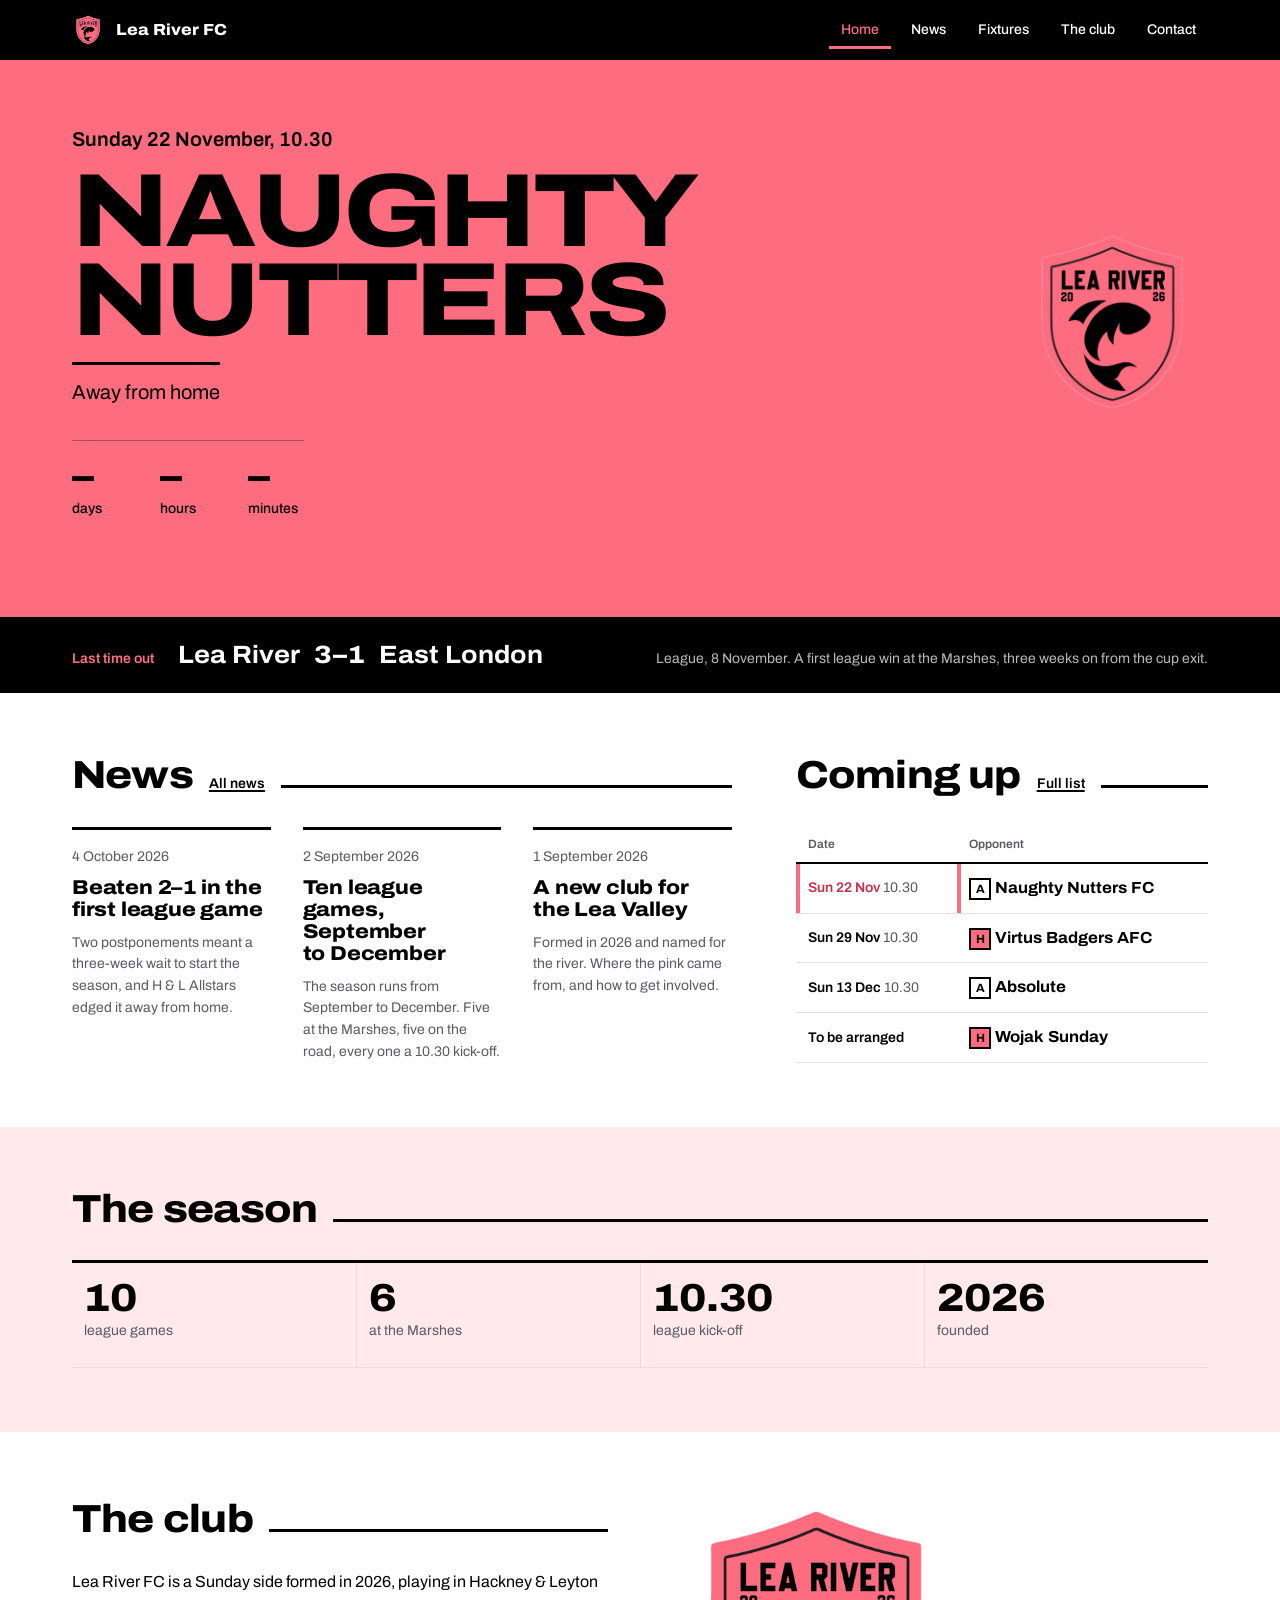
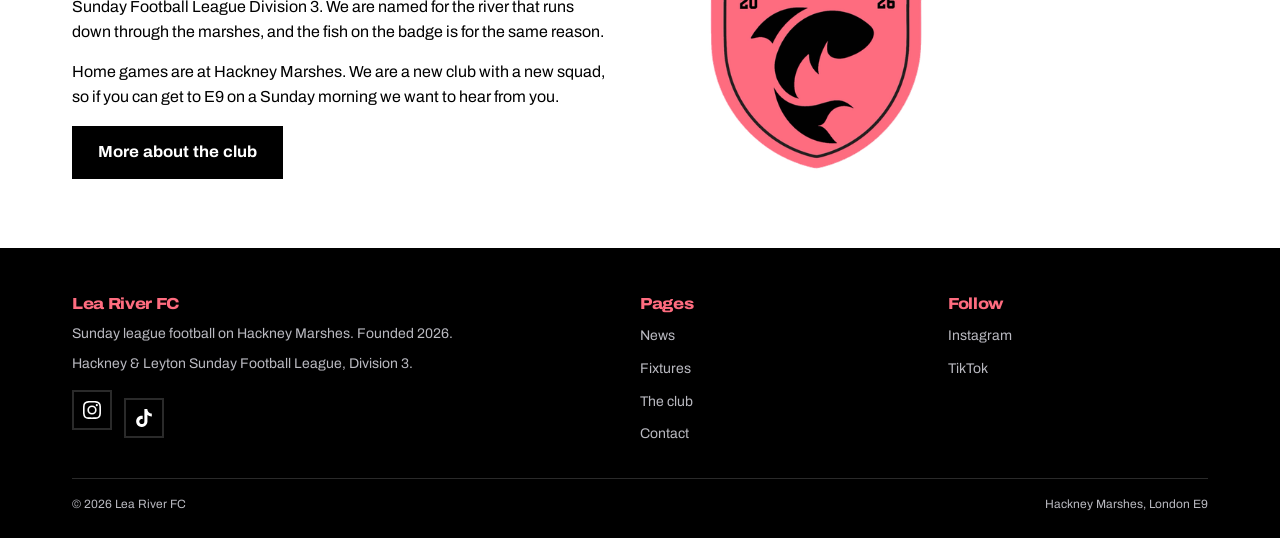
==== index.html @ 547dd0df "fix(home): refresh the hero, last result and upcoming list The homepage had been stale for a month: " ====
<!DOCTYPE html>
<html lang="en-GB">
<head>
  <meta charset="utf-8">
  <meta name="viewport" content="width=device-width, initial-scale=1">
  <title>Lea River FC — Sunday league football on Hackney Marshes</title>
  <meta name="description" content="Fixtures, results and news from Lea River FC, playing in Hackney &amp; Leyton Sunday Football League Division 3.">
  <meta name="robots" content="index, follow">
  <meta name="theme-color" content="#FE6C7F">

  <meta property="og:type" content="website">
  <meta property="og:site_name" content="Lea River FC">
  <meta property="og:title" content="Lea River FC — Sunday league football on Hackney Marshes">
  <meta property="og:description" content="Fixtures, results and news from Lea River FC, playing in Hackney &amp; Leyton Sunday Football League Division 3.">
  <meta property="og:image" content="images/og-image.png">
  <meta property="og:locale" content="en_GB">
  <meta name="twitter:card" content="summary_large_image">

  <link rel="icon" href="favicon.ico" sizes="any">
  <link rel="icon" type="image/png" sizes="32x32" href="images/favicon-32.png">
  <link rel="apple-touch-icon" href="images/apple-touch-icon.png">

  <link rel="preconnect" href="https://fonts.googleapis.com">
  <link rel="preconnect" href="https://fonts.gstatic.com" crossorigin>
  <link href="https://fonts.googleapis.com/css2?family=Archivo:wdth,wght@75..125,400..900&display=swap" rel="stylesheet">
  <link rel="stylesheet" href="css/style.css">
</head>
<body>
  <a href="#main" class="skip">Skip to main content</a>

  <header class="masthead">
    <div class="wrap masthead__inner">
      <a href="index.html" class="wordmark">
        <img src="images/badge-nav.png" alt="" width="32" height="32">
        <span>Lea River FC</span>
      </a>
      <button class="nav-btn" aria-controls="nav" aria-expanded="false" aria-label="Open menu">
        <svg aria-hidden="true" viewBox="0 0 24 24" fill="none" stroke="currentColor" stroke-width="2.5" stroke-linecap="round"><path d="M3 6h18M3 12h18M3 18h18"/></svg>
      </button>
      <nav id="nav" class="nav" data-open="false" aria-label="Main">
        <ul>
          <li><a href="index.html" aria-current="page">Home</a></li>
          <li><a href="news.html">News</a></li>
          <li><a href="fixtures.html">Fixtures</a></li>
          <li><a href="club.html">The club</a></li>
          <li><a href="contact.html">Contact</a></li>
        </ul>
      </nav>
    </div>
  </header>

  <main id="main">

    <section class="field">
      <div class="wrap field__grid">
        <div>
          <h1 class="sr-only">Lea River FC</h1>

          <!-- UPDATE AFTER EACH GAME: change the opponent, the datetime, and the
               home/away line. The countdown reads its target from the datetime
               below, so that is the only date to edit. -->
          <p class="field__when"><time datetime="2026-11-22T10:30">Sunday 22 November, 10.30</time></p>
          <p class="field__who">Naughty<br>Nutters</p>
          <p class="field__where">Away from home</p>

          <div class="count" id="count" hidden>
            <div><b id="c-d">–</b><span>days</span></div>
            <div><b id="c-h">–</b><span>hours</span></div>
            <div><b id="c-m">–</b><span>minutes</span></div>
          </div>
        </div>

        <img class="field__crest" src="images/badge.png" alt="" width="240" height="240">
      </div>
    </section>

    <section class="band">
      <div class="wrap band__inner">
        <p class="band__label">Last time out</p>
        <p class="band__line">Lea River <b>3–1</b> East London</p>
        <p class="band__note">League, 8 November. A first league win at the Marshes, three weeks on from the cup exit.</p>
      </div>
    </section>

    <section class="section">
      <div class="wrap split">

        <div>
          <div class="head"><h2>News</h2><a href="news.html">All news</a></div>
          <div class="stories">

            <article class="story">
              <time datetime="2026-10-04">4 October 2026</time>
              <h3><a href="news.html">Beaten 2–1 in the first league game</a></h3>
              <p>Two postponements meant a three-week wait to start the season, and H &amp; L Allstars edged it away from home.</p>
            </article>

            <article class="story">
              <time datetime="2026-09-02">2 September 2026</time>
              <h3><a href="fixtures.html">Ten league games, September to December</a></h3>
              <p>The season runs from September to December. Five at the Marshes, five on the road, every one a 10.30 kick-off.</p>
            </article>

            <article class="story">
              <time datetime="2026-09-01">1 September 2026</time>
              <h3><a href="club.html">A new club for the Lea Valley</a></h3>
              <p>Formed in 2026 and named for the river. Where the pink came from, and how to get involved.</p>
            </article>

          </div>
        </div>

        <aside>
          <div class="head"><h2>Coming up</h2><a href="fixtures.html">Full list</a></div>
          <table class="fixtures fixtures--brief">
            <caption class="sr-only">Next four fixtures</caption>
            <thead>
              <tr><th scope="col">Date</th><th scope="col">Opponent</th></tr>
            </thead>
            <tbody>
          <tr class="is-next">
            <td class="fx-c-date fx-date"><time datetime="2026-11-22">Sun 22 Nov</time> <span class="fx-time">10.30</span></td>
            <td class="fx-c-opp fx-opp"><span class="ha ha--a" aria-hidden="true">A</span> <span class="sr-only">Away to </span>Naughty Nutters FC</td>
          </tr>
          <tr>
            <td class="fx-c-date fx-date"><time datetime="2026-11-29">Sun 29 Nov</time> <span class="fx-time">10.30</span></td>
            <td class="fx-c-opp fx-opp"><span class="ha ha--h" aria-hidden="true">H</span> <span class="sr-only">Home to </span>Virtus Badgers AFC</td>
          </tr>
          <tr>
            <td class="fx-c-date fx-date"><time datetime="2026-12-13">Sun 13 Dec</time> <span class="fx-time">10.30</span></td>
            <td class="fx-c-opp fx-opp"><span class="ha ha--a" aria-hidden="true">A</span> <span class="sr-only">Away to </span>Absolute</td>
          </tr>
          <tr>
            <td class="fx-c-date fx-date">To be arranged</td>
            <td class="fx-c-opp fx-opp"><span class="ha ha--h" aria-hidden="true">H</span> <span class="sr-only">Home to </span>Wojak Sunday</td>
          </tr>
            </tbody>
          </table>
        </aside>

      </div>
    </section>

    <section class="section section--wash">
      <div class="wrap">
        <div class="head"><h2>The season</h2></div>
        <div class="figures">
          <div><b>10</b><span>league games</span></div>
          <div><b>6</b><span>at the Marshes</span></div>
          <div><b>10.30</b><span>league kick-off</span></div>
          <div><b>2026</b><span>founded</span></div>
        </div>
      </div>
    </section>

    <section class="section">
      <div class="wrap split split--even">
        <div class="prose">
          <div class="head"><h2>The club</h2></div>
          <p>Lea River FC is a Sunday side formed in 2026, playing in Hackney &amp; Leyton Sunday Football League Division 3. We are named for the river that runs down through the marshes, and the fish on the badge is for the same reason.</p>
          <p>Home games are at Hackney Marshes. We are a new club with a new squad, so if you can get to E9 on a Sunday morning we want to hear from you.</p>
          <p><a class="btn" href="club.html">More about the club</a></p>
        </div>
        <div>
          <img class="badge-lg" src="images/badge.png" alt="The Lea River FC badge: a pink shield with a black leaping fish and the year 2026." width="400" height="400">
        </div>
      </div>
    </section>

  </main>

  <footer class="foot">
    <div class="wrap">
      <div class="foot__grid">
        <div>
          <h2>Lea River FC</h2>
          <p>Sunday league football on Hackney Marshes. Founded 2026.</p>
          <p>Hackney &amp; Leyton Sunday Football League, Division 3.</p>
          <ul class="social">
            <li><a href="https://www.instagram.com/leariverfc/" aria-label="Lea River FC on Instagram"><svg viewBox="0 0 24 24" fill="currentColor" aria-hidden="true"><path d="M12 2.163c3.204 0 3.584.012 4.85.07 3.252.148 4.771 1.691 4.919 4.919.058 1.265.069 1.645.069 4.849 0 3.205-.012 3.584-.069 4.849-.149 3.225-1.664 4.771-4.919 4.919-1.266.058-1.644.07-4.85.07-3.204 0-3.584-.012-4.849-.07-3.26-.149-4.771-1.699-4.919-4.92-.058-1.265-.07-1.644-.07-4.849 0-3.204.013-3.583.07-4.849.149-3.227 1.664-4.771 4.919-4.919 1.266-.057 1.645-.069 4.849-.069zM12 0C8.741 0 8.333.014 7.053.072 2.695.272.273 2.69.073 7.052.014 8.333 0 8.741 0 12c0 3.259.014 3.668.072 4.948.2 4.358 2.618 6.78 6.98 6.98C8.333 23.986 8.741 24 12 24c3.259 0 3.668-.014 4.948-.072 4.354-.2 6.782-2.618 6.979-6.98.059-1.28.073-1.689.073-4.948 0-3.259-.014-3.667-.072-4.947-.196-4.354-2.617-6.78-6.979-6.98C16.67.014 16.259 0 12 0zm0 5.838a6.162 6.162 0 100 12.324 6.162 6.162 0 000-12.324zM12 16a4 4 0 110-8 4 4 0 010 8zm6.406-11.845a1.44 1.44 0 100 2.881 1.44 1.44 0 000-2.881z"/></svg></a></li>
            <li><a href="https://www.tiktok.com/@leariverfc2026" aria-label="Lea River FC on TikTok"><svg viewBox="0 0 24 24" fill="currentColor" aria-hidden="true"><path d="M12.525.02c1.31-.02 2.61-.01 3.91-.02.08 1.53.63 3.09 1.75 4.17 1.12 1.11 2.7 1.62 4.24 1.79v4.03c-1.44-.05-2.89-.35-4.2-.97-.57-.26-1.1-.59-1.62-.93-.01 2.92.01 5.84-.02 8.75-.08 1.4-.54 2.79-1.35 3.94-1.31 1.92-3.58 3.17-5.91 3.21-1.43.08-2.86-.31-4.08-1.03-2.02-1.19-3.44-3.37-3.65-5.71-.02-.5-.03-1-.01-1.49.18-1.9 1.12-3.72 2.58-4.96 1.66-1.44 3.98-2.13 6.15-1.72.02 1.48-.04 2.96-.04 4.44-.99-.32-2.15-.23-3.02.37-.63.41-1.11 1.04-1.36 1.75-.21.51-.15 1.07-.14 1.61.24 1.64 1.82 3.02 3.5 2.87 1.12-.01 2.19-.66 2.77-1.61.19-.33.4-.67.41-1.06.1-1.79.06-3.57.07-5.36.01-4.03-.01-8.05.02-12.07z"/></svg></a></li>
          </ul>
        </div>
        <div>
          <h2>Pages</h2>
          <ul>
            <li><a href="news.html">News</a></li>
            <li><a href="fixtures.html">Fixtures</a></li>
            <li><a href="club.html">The club</a></li>
            <li><a href="contact.html">Contact</a></li>
          </ul>
        </div>
        <div>
          <h2>Follow</h2>
          <ul>
            <li><a href="https://www.instagram.com/leariverfc/">Instagram</a></li>
            <li><a href="https://www.tiktok.com/@leariverfc2026">TikTok</a></li>
          </ul>
        </div>
      </div>
      <div class="foot__base">
        <span>&copy; 2026 Lea River FC</span>
        <span>Hackney Marshes, London E9</span>
      </div>
    </div>
  </footer>

  <script src="js/main.js" defer></script>
</body>
</html>
---- css/style.css ----
/* ==========================================================================
   LEA RIVER FC
   Pink is the field, not the trim. Black type on club pink, one typeface
   (Archivo) worked across its width axis, and no card kit.
   ========================================================================== */

:root {
  /* Colour — a short list, deliberately */
  --pink:      #FE6C7F;   /* the badge. Large surfaces. Black type only     */
  --pink-wash: #FFE9ED;   /* quiet tint for alternating bands               */
  --pink-deep: #C9304A;   /* links on white (5.2:1). Never a background     */
  --black:     #000000;   /* actual black, not a tinted stand-in            */
  --white:     #FFFFFF;
  --grey:      #5A5A64;   /* secondary text on white (6.8:1)                */
  --rule:      #E4DFE1;   /* hairlines                                      */

  /* Type — one family, worked across width and weight */
  --font: "Archivo", system-ui, -apple-system, sans-serif;

  /* Scale — 1.25 major third off a 1rem base */
  --t-xs:   0.75rem;
  --t-sm:   0.875rem;
  --t-base: 1rem;
  --t-md:   1.25rem;
  --t-lg:   1.5625rem;
  --t-xl:   1.953rem;
  --t-2xl:  2.441rem;
  --t-3xl:  3.052rem;
  --t-4xl:  3.815rem;

  /* Space — 4px base */
  --s1: 0.25rem;
  --s2: 0.5rem;
  --s3: 0.75rem;
  --s4: 1rem;
  --s5: 1.5rem;
  --s6: 2rem;
  --s7: 3rem;
  --s8: 4rem;
  --s9: 6rem;

  --measure: 62ch;
  --page: 75rem;
  --gutter: 1.25rem;
}

@media (min-width: 48rem) {
  :root { --gutter: 2rem; }
}

/* --- Reset ---------------------------------------------------------- */

*, *::before, *::after { box-sizing: border-box; margin: 0; padding: 0; }

html { -webkit-text-size-adjust: 100%; }

body {
  font-family: var(--font);
  font-variation-settings: "wdth" 100, "wght" 400;
  font-size: var(--t-base);
  line-height: 1.55;
  color: var(--black);
  background: var(--white);
  -webkit-font-smoothing: antialiased;
}

img { display: block; max-width: 100%; height: auto; }

/* Headings share one display cut: wide, heavy, tight-set */
h1, h2, h3 {
  font-variation-settings: "wdth" 112, "wght" 800;
  line-height: 0.95;
  letter-spacing: -0.02em;
  text-wrap: balance;
}

h1 { font-size: var(--t-3xl); }
h2 { font-size: var(--t-2xl); }
h3 { font-size: var(--t-md); line-height: 1.1; letter-spacing: -0.01em; }

@media (min-width: 48rem) {
  h1 { font-size: var(--t-4xl); }
}

a { color: var(--pink-deep); text-underline-offset: 0.15em; }
a:hover { color: var(--black); }

:focus-visible {
  outline: 3px solid var(--black);
  outline-offset: 3px;
}
:focus:not(:focus-visible) { outline: none; }

@media (prefers-reduced-motion: reduce) {
  *, *::before, *::after {
    animation-duration: 0.01ms !important;
    animation-iteration-count: 1 !important;
    transition-duration: 0.01ms !important;
  }
}

/* --- Utilities ------------------------------------------------------ */

.wrap {
  width: 100%;
  max-width: var(--page);
  margin-inline: auto;
  padding-inline: var(--gutter);
}

.sr-only {
  position: absolute; width: 1px; height: 1px; padding: 0; margin: -1px;
  overflow: hidden; clip: rect(0,0,0,0); white-space: nowrap; border: 0;
}

.skip {
  position: absolute; top: -100%; left: var(--s4);
  background: var(--black); color: var(--white);
  padding: var(--s3) var(--s4); z-index: 200;
  font-variation-settings: "wdth" 100, "wght" 700;
  text-decoration: none;
}
.skip:focus { top: var(--s3); color: var(--white); }

/* --- Masthead ------------------------------------------------------- */

.masthead {
  background: var(--black);
  color: var(--white);
  position: sticky;
  top: 0;
  z-index: 100;
}

.masthead__inner {
  display: flex;
  align-items: center;
  justify-content: space-between;
  gap: var(--s4);
  height: 3.75rem;
}

.wordmark {
  display: flex;
  align-items: center;
  gap: var(--s3);
  text-decoration: none;
  color: var(--white);
}
.wordmark img { width: 2rem; height: 2rem; }
.wordmark span {
  font-variation-settings: "wdth" 108, "wght" 800;
  font-size: var(--t-base);
  white-space: nowrap;
}

.nav-btn {
  display: grid;
  place-items: center;
  width: 2.75rem; height: 2.75rem;
  margin-right: -0.5rem;
  background: none; border: none; cursor: pointer; color: var(--white);
}
.nav-btn svg { width: 1.5rem; height: 1.5rem; }

.nav {
  display: none;
  position: absolute;
  top: 3.75rem; left: 0; right: 0;
  background: var(--black);
  border-top: 1px solid #2A2A2A;
  padding-block: var(--s2) var(--s4);
}
.nav[data-open="true"] { display: block; }

.nav ul { list-style: none; }

.nav a {
  display: block;
  padding: var(--s3) var(--gutter);
  color: var(--white);
  text-decoration: none;
  font-size: var(--t-md);
  font-variation-settings: "wdth" 105, "wght" 600;
}
.nav a:hover { color: var(--pink); }
.nav a[aria-current="page"] { color: var(--pink); }

@media (min-width: 52rem) {
  .nav-btn { display: none; }
  .nav { display: block; position: static; border: none; padding: 0; }
  .nav ul { display: flex; gap: var(--s2); }
  .nav a {
    padding: var(--s2) var(--s3);
    font-size: var(--t-sm);
    font-variation-settings: "wdth" 100, "wght" 500;
  }
  .nav a[aria-current="page"] { box-shadow: inset 0 -3px 0 var(--pink); }
}

/* --- The pink field: next match as a matchday poster ----------------- */

.field {
  background: var(--pink);
  color: var(--black);
  padding-block: var(--s7) var(--s8);
  overflow: hidden;
}

.field__grid { display: grid; gap: var(--s5); }

@media (min-width: 56rem) {
  .field { padding-block: var(--s8) var(--s9); }
  .field__grid {
    grid-template-columns: minmax(0, 1fr) auto;
    align-items: center;
    gap: var(--s8);
  }
}

.field__when {
  font-size: var(--t-md);
  font-variation-settings: "wdth" 100, "wght" 600;
  margin-bottom: var(--s3);
}

/* The opponent's name is the design */
.field__who {
  font-size: clamp(3rem, 12vw, 6.5rem);
  font-variation-settings: "wdth" 118, "wght" 800;
  line-height: 0.86;
  letter-spacing: -0.035em;
  text-transform: uppercase;
  margin-bottom: var(--s4);
}

.field__where {
  font-size: var(--t-md);
  border-top: 3px solid var(--black);
  padding-top: var(--s3);
  display: inline-block;
}

.field__crest { display: none; }
@media (min-width: 56rem) {
  .field__crest { display: block; width: clamp(8rem, 18vw, 12rem); justify-self: end; }
}

/* Countdown — numerals do the talking */
.count {
  display: flex;
  width: fit-content;
  gap: var(--s6);
  margin-top: var(--s6);
  padding-top: var(--s4);
  border-top: 1px solid rgba(0,0,0,0.3);
}
.count div { min-width: 3.5rem; }
.count b {
  display: block;
  font-size: var(--t-2xl);
  font-variation-settings: "wdth" 112, "wght" 800;
  line-height: 1;
  font-variant-numeric: tabular-nums;
}
.count span { font-size: var(--t-sm); font-variation-settings: "wdth" 100, "wght" 500; }

/* --- Black band: last result ---------------------------------------- */

.band { background: var(--black); color: var(--white); padding-block: var(--s5); }

.band__inner {
  display: flex;
  flex-wrap: wrap;
  align-items: baseline;
  gap: var(--s3) var(--s5);
}

.band__label {
  font-size: var(--t-sm);
  font-variation-settings: "wdth" 100, "wght" 600;
  color: var(--pink);
}

.band__line {
  font-size: var(--t-lg);
  font-variation-settings: "wdth" 108, "wght" 700;
  line-height: 1.1;
}
.band__line b { font-variation-settings: "wdth" 112, "wght" 800; padding-inline: var(--s2); }

.band__note { font-size: var(--t-sm); color: #B9B9C0; flex-basis: 100%; }
@media (min-width: 56rem) { .band__note { flex-basis: auto; margin-left: auto; } }

/* --- Sections ------------------------------------------------------- */

.section { padding-block: var(--s8); }
.section--wash { background: var(--pink-wash); }
.section--tight { padding-block: var(--s7); }

/* Heading with a rule running to the edge of the column */
.head { display: flex; align-items: baseline; gap: var(--s4); margin-bottom: var(--s6); }
.head::after { content: ""; flex: 1; height: 3px; background: var(--black); }
.head a {
  font-size: var(--t-sm);
  font-variation-settings: "wdth" 100, "wght" 600;
  color: var(--black);
  text-decoration-thickness: 2px;
  white-space: nowrap;
}

/* --- Fixture table --------------------------------------------------- */

.fixtures { width: 100%; border-collapse: collapse; }

.fixtures th {
  text-align: left;
  font-size: var(--t-xs);
  font-variation-settings: "wdth" 100, "wght" 600;
  color: var(--grey);
  padding: var(--s2) var(--s3);
  border-bottom: 2px solid var(--black);
}

.fixtures td {
  padding: var(--s3);
  border-bottom: 1px solid var(--rule);
  vertical-align: middle;
}

.fx-date {
  font-variation-settings: "wdth" 100, "wght" 600;
  font-size: var(--t-sm);
  white-space: nowrap;
}
.fx-time { color: var(--grey); font-variation-settings: "wdth" 100, "wght" 400; }

.fx-opp { font-variation-settings: "wdth" 105, "wght" 700; font-size: var(--t-base); }

.fx-venue { font-size: var(--t-sm); color: var(--grey); }

/* Home / away: a letter in a box, so colour never carries meaning alone */
.ha {
  display: inline-grid;
  place-items: center;
  width: 1.375rem; height: 1.375rem;
  font-size: var(--t-xs);
  font-variation-settings: "wdth" 100, "wght" 700;
  border: 2px solid var(--black);
}
.ha--h { background: var(--pink); }
.ha--a { background: transparent; }

/* Scores — fill differs as well as colour */
.score {
  display: inline-block;
  font-variation-settings: "wdth" 108, "wght" 800;
  font-size: var(--t-base);
  padding: var(--s1) var(--s3);
  border: 2px solid var(--black);
  font-variant-numeric: tabular-nums;
  white-space: nowrap;
}
.score--w { background: var(--pink); }
.score--d { background: var(--white); }
.score--l { background: var(--black); color: var(--white); }
.score--tbc {
  border-color: var(--rule);
  color: var(--grey);
  font-variation-settings: "wdth" 100, "wght" 500;
}

.score--pp {
  border-style: dashed;
  border-color: var(--grey);
  color: var(--grey);
  font-variation-settings: "wdth" 100, "wght" 600;
}

/* Postponed fixtures recede: still listed, clearly not played */
.fixtures tr.is-pp .fx-date,
.fixtures tr.is-pp .fx-opp { color: var(--grey); }

/* Result not yet confirmed: honest gap, never a guessed score */
.score--tba {
  border-style: dashed;
  border-color: var(--grey);
  color: var(--grey);
  font-variation-settings: "wdth" 100, "wght" 600;
}

.fixtures tr.is-tba .fx-date,
.fixtures tr.is-tba .fx-opp { color: var(--grey); }

/* The next fixture gets a pink edge, not a tinted row */
.fixtures tr.is-next td { box-shadow: inset 4px 0 0 var(--pink); }
.fixtures tr.is-next .fx-date { color: var(--pink-deep); }

/* Month divider inside the table */
.fx-month td {
  background: var(--black);
  color: var(--white);
  font-size: var(--t-xs);
  font-variation-settings: "wdth" 100, "wght" 700;
  letter-spacing: 0.06em;
  padding: var(--s2) var(--s3);
  border: none;
}

/* Mobile: the table becomes stacked blocks */
@media (max-width: 47.999rem) {
  .fixtures, .fixtures tbody, .fixtures tr, .fixtures td { display: block; width: 100%; }
  .fixtures thead { display: none; }
  .fixtures tbody tr {
    border-bottom: 1px solid var(--rule);
    padding: var(--s4) 0 var(--s4) var(--s4);
    display: grid;
    grid-template-columns: auto 1fr;
    gap: var(--s1) var(--s3);
    align-items: center;
  }
  .fixtures td { border: none; padding: 0; }
  .fixtures td.fx-c-date  { grid-column: 1 / -1; }
  .fixtures td.fx-c-score { grid-column: 1; grid-row: 2; }
  .fixtures td.fx-c-opp   { grid-column: 2; grid-row: 2; }
  .fixtures td.fx-c-venue { grid-column: 2; grid-row: 3; }
  .fixtures tbody tr.is-next { box-shadow: inset 4px 0 0 var(--pink); }
  .fixtures tr.is-next td { box-shadow: none; }
  .fixtures tbody tr.fx-month { display: block; padding: 0; }
  .fx-month td { display: block; padding: var(--s2) var(--s3); }

  /* Two-column variant (home page sidebar): no score cell, so the opponent
     takes the full width rather than sitting in a phantom second column */
  .fixtures--brief tbody tr { grid-template-columns: 1fr; }
  .fixtures--brief tbody td.fx-c-opp { grid-column: 1; grid-row: 2; }
}

/* --- Season figures -------------------------------------------------- */

.figures {
  display: grid;
  grid-template-columns: repeat(2, 1fr);
  border-top: 3px solid var(--black);
}
@media (min-width: 40rem) { .figures { grid-template-columns: repeat(4, 1fr); } }

.figures div { padding: var(--s4) var(--s3) var(--s5); border-bottom: 1px solid var(--rule); }
@media (min-width: 40rem) { .figures div + div { border-left: 1px solid var(--rule); } }

.figures b {
  display: block;
  font-size: var(--t-2xl);
  font-variation-settings: "wdth" 112, "wght" 800;
  line-height: 1;
}
.figures span { font-size: var(--t-sm); color: var(--grey); }

/* --- News ------------------------------------------------------------ */

.stories { display: grid; gap: var(--s6); }
@media (min-width: 44rem) { .stories { grid-template-columns: repeat(2, 1fr); } }
@media (min-width: 64rem) { .stories { grid-template-columns: repeat(3, 1fr); } }

/* Not cards: a rule on top, type below. No box, no shadow. */
.story { border-top: 3px solid var(--black); padding-top: var(--s4); }

.story time { display: block; font-size: var(--t-sm); color: var(--grey); margin-bottom: var(--s2); }
.story h3 { margin-bottom: var(--s3); }
.story h3 a { color: var(--black); text-decoration: none; }
.story h3 a:hover { color: var(--pink-deep); text-decoration: underline; }
.story p { color: var(--grey); font-size: var(--t-sm); max-width: 42ch; }

/* --- Prose ----------------------------------------------------------- */

.prose { max-width: var(--measure); }
.prose p + p { margin-top: var(--s4); }
.prose h3 { margin-top: var(--s6); margin-bottom: var(--s3); }
.prose ul { margin-top: var(--s3); padding-left: var(--s5); }
.prose li { margin-bottom: var(--s2); }

/* --- Split layout ---------------------------------------------------- */

.split { display: grid; gap: var(--s7); }
@media (min-width: 60rem) {
  .split { grid-template-columns: 1.6fr 1fr; gap: var(--s8); }
  .split--even { grid-template-columns: 1fr 1fr; align-items: center; }
}

/* --- Facts list ------------------------------------------------------ */

.facts { list-style: none; border-top: 3px solid var(--black); }
.facts li {
  padding: var(--s4) 0;
  border-bottom: 1px solid var(--rule);
  display: grid;
  gap: var(--s1);
}
.facts b { font-variation-settings: "wdth" 105, "wght" 700; font-size: var(--t-base); }
.facts span { color: var(--grey); font-size: var(--t-sm); }

/* --- Page header (inner pages) --------------------------------------- */

.pagehead { background: var(--pink); color: var(--black); padding-block: var(--s7); }
.pagehead h1 {
  font-size: clamp(2.5rem, 9vw, 4.5rem);
  text-transform: uppercase;
  letter-spacing: -0.03em;
}
.pagehead p {
  margin-top: var(--s3);
  font-size: var(--t-md);
  font-variation-settings: "wdth" 100, "wght" 500;
}

/* --- Badge display --------------------------------------------------- */

.badge-lg { width: 100%; max-width: 18rem; }

/* --- Small parts ----------------------------------------------------- */

.tbc {
  display: inline-block;
  border: 2px solid var(--black);
  background: var(--white);
  font-size: var(--t-xs);
  font-variation-settings: "wdth" 100, "wght" 700;
  padding: 0 var(--s2);
  white-space: nowrap;
}

.note {
  border-left: 4px solid var(--pink);
  padding: var(--s3) 0 var(--s3) var(--s4);
  color: var(--grey);
  font-size: var(--t-sm);
  max-width: var(--measure);
}

.btn {
  display: inline-block;
  background: var(--black);
  color: var(--white);
  padding: var(--s3) var(--s5);
  text-decoration: none;
  font-variation-settings: "wdth" 105, "wght" 700;
  border: 2px solid var(--black);
}
.btn:hover { background: var(--pink); color: var(--black); }

/* --- Footer ---------------------------------------------------------- */

.foot { background: var(--black); color: #B9B9C0; padding-block: var(--s7) var(--s5); }

.foot__grid { display: grid; gap: var(--s6); }
@media (min-width: 48rem) { .foot__grid { grid-template-columns: 2fr 1fr 1fr; gap: var(--s7); } }

.foot h2 { font-size: var(--t-base); color: var(--pink); margin-bottom: var(--s3); }
.foot p { font-size: var(--t-sm); margin-bottom: var(--s2); }
.foot ul { list-style: none; }
.foot li + li { margin-top: var(--s2); }
.foot a { color: #B9B9C0; text-decoration: none; font-size: var(--t-sm); }
.foot a:hover { color: var(--pink); }

.social { display: flex; gap: var(--s3); margin-top: var(--s4); }
.social a {
  display: grid; place-items: center;
  width: 2.5rem; height: 2.5rem;
  border: 2px solid #2A2A2A;
  color: var(--white);
}
.social a:hover { border-color: var(--pink); color: var(--pink); }
.social svg { width: 1.125rem; height: 1.125rem; }

.foot__base {
  margin-top: var(--s6);
  padding-top: var(--s4);
  border-top: 1px solid #2A2A2A;
  font-size: var(--t-xs);
  display: flex;
  flex-wrap: wrap;
  gap: var(--s2) var(--s5);
  justify-content: space-between;
}

/* --- One orchestrated moment: the poster settles on load ------------- */

@media (prefers-reduced-motion: no-preference) {
  .field__when, .field__who, .field__where, .field__crest {
    animation: rise 0.5s cubic-bezier(0.2, 0.7, 0.3, 1) backwards;
  }
  .field__when  { animation-delay: 0.02s; }
  .field__who   { animation-delay: 0.08s; }
  .field__crest { animation-delay: 0.12s; }
  .field__where { animation-delay: 0.16s; }
}

@keyframes rise {
  from { opacity: 0; transform: translateY(0.75rem); }
  to   { opacity: 1; transform: none; }
}

/* --- Print ----------------------------------------------------------- */

@media print {
  .masthead, .foot, .nav-btn, .count { display: none; }
  .field, .pagehead { background: none; }
  body { color: #000; }
}
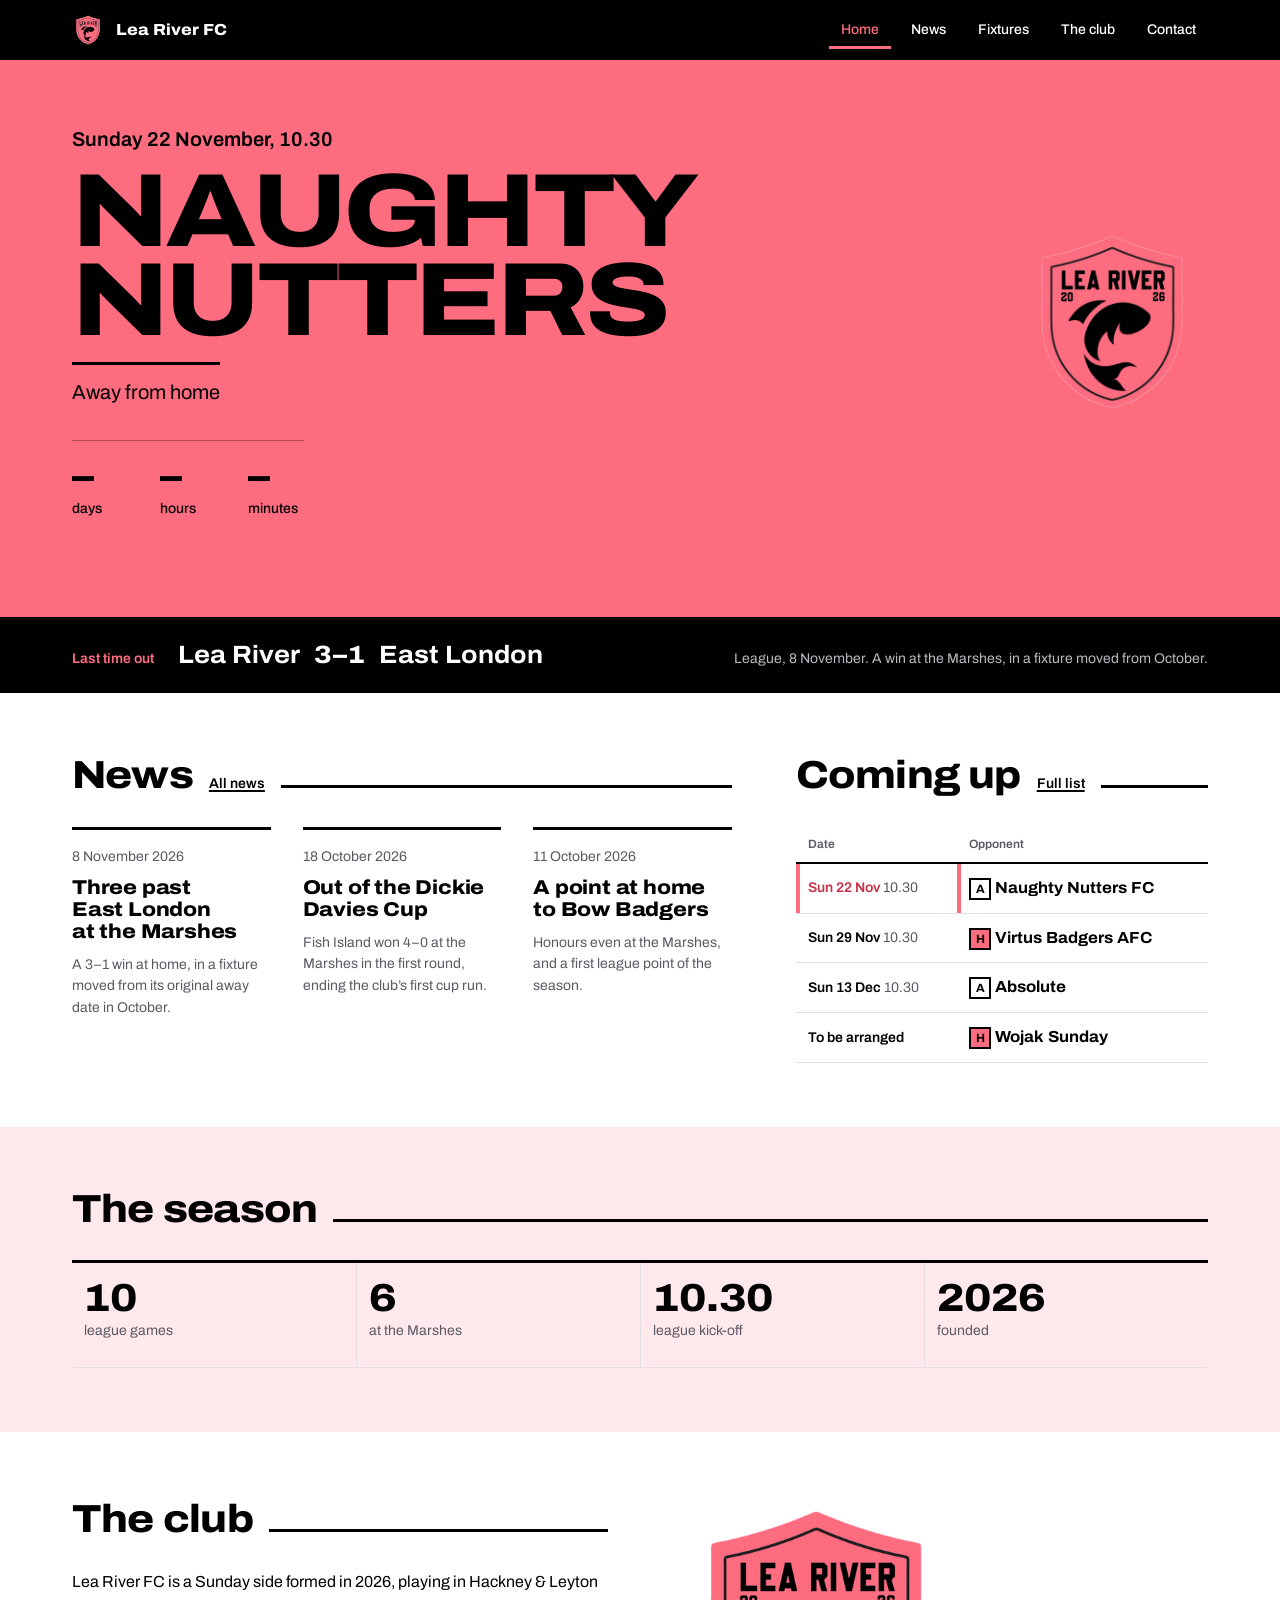
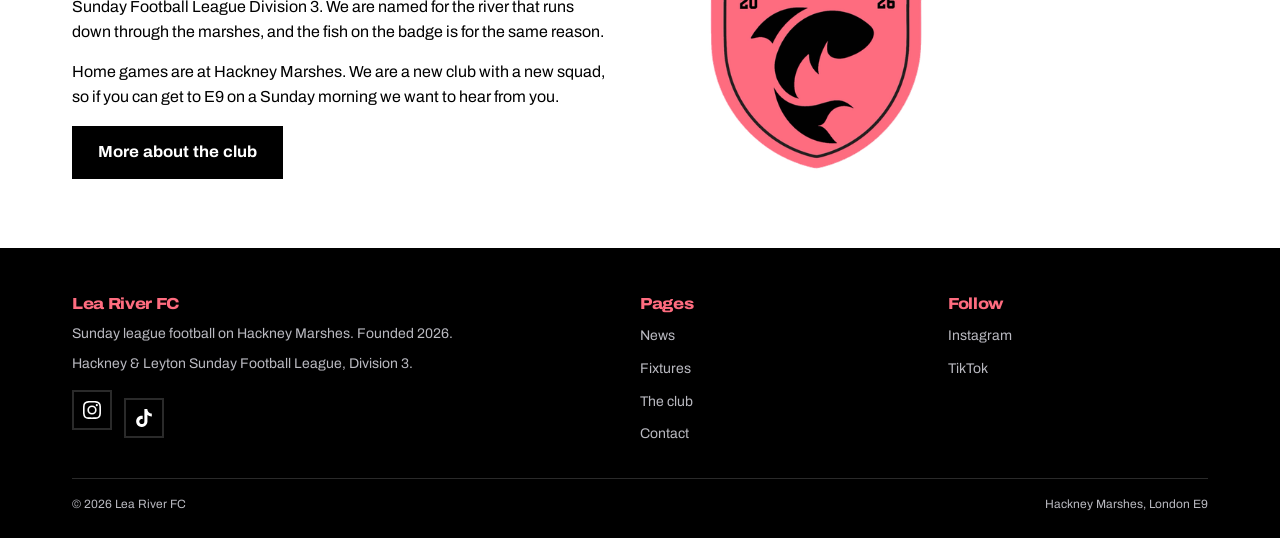
==== commit ac9b29ca: "feat(news): add match reports for October and November Three reports, matching the results added ear" ====
--- a/index.html
+++ b/index.html
@@ -78,7 +78,7 @@
       <div class="wrap band__inner">
         <p class="band__label">Last time out</p>
         <p class="band__line">Lea River <b>3–1</b> East London</p>
-        <p class="band__note">League, 8 November. A first league win at the Marshes, three weeks on from the cup exit.</p>
+        <p class="band__note">League, 8 November. A win at the Marshes, in a fixture moved from October.</p>
       </div>
     </section>
 
@@ -90,22 +90,23 @@
           <div class="stories">
 
             <article class="story">
-              <time datetime="2026-10-04">4 October 2026</time>
-              <h3><a href="news.html">Beaten 2–1 in the first league game</a></h3>
-              <p>Two postponements meant a three-week wait to start the season, and H &amp; L Allstars edged it away from home.</p>
+              <time datetime="2026-11-08">8 November 2026</time>
+              <h3><a href="news.html">Three past East London at the Marshes</a></h3>
+              <p>A 3–1 win at home, in a fixture moved from its original away date in October.</p>
             </article>
 
             <article class="story">
-              <time datetime="2026-09-02">2 September 2026</time>
-              <h3><a href="fixtures.html">Ten league games, September to December</a></h3>
-              <p>The season runs from September to December. Five at the Marshes, five on the road, every one a 10.30 kick-off.</p>
+              <time datetime="2026-10-18">18 October 2026</time>
+              <h3><a href="news.html">Out of the Dickie Davies Cup</a></h3>
+              <p>Fish Island won 4–0 at the Marshes in the first round, ending the club’s first cup run.</p>
             </article>
 
             <article class="story">
-              <time datetime="2026-09-01">1 September 2026</time>
-              <h3><a href="club.html">A new club for the Lea Valley</a></h3>
-              <p>Formed in 2026 and named for the river. Where the pink came from, and how to get involved.</p>
+              <time datetime="2026-10-11">11 October 2026</time>
+              <h3><a href="news.html">A point at home to Bow Badgers</a></h3>
+              <p>Honours even at the Marshes, and a first league point of the season.</p>
             </article>
+
 
           </div>
         </div>
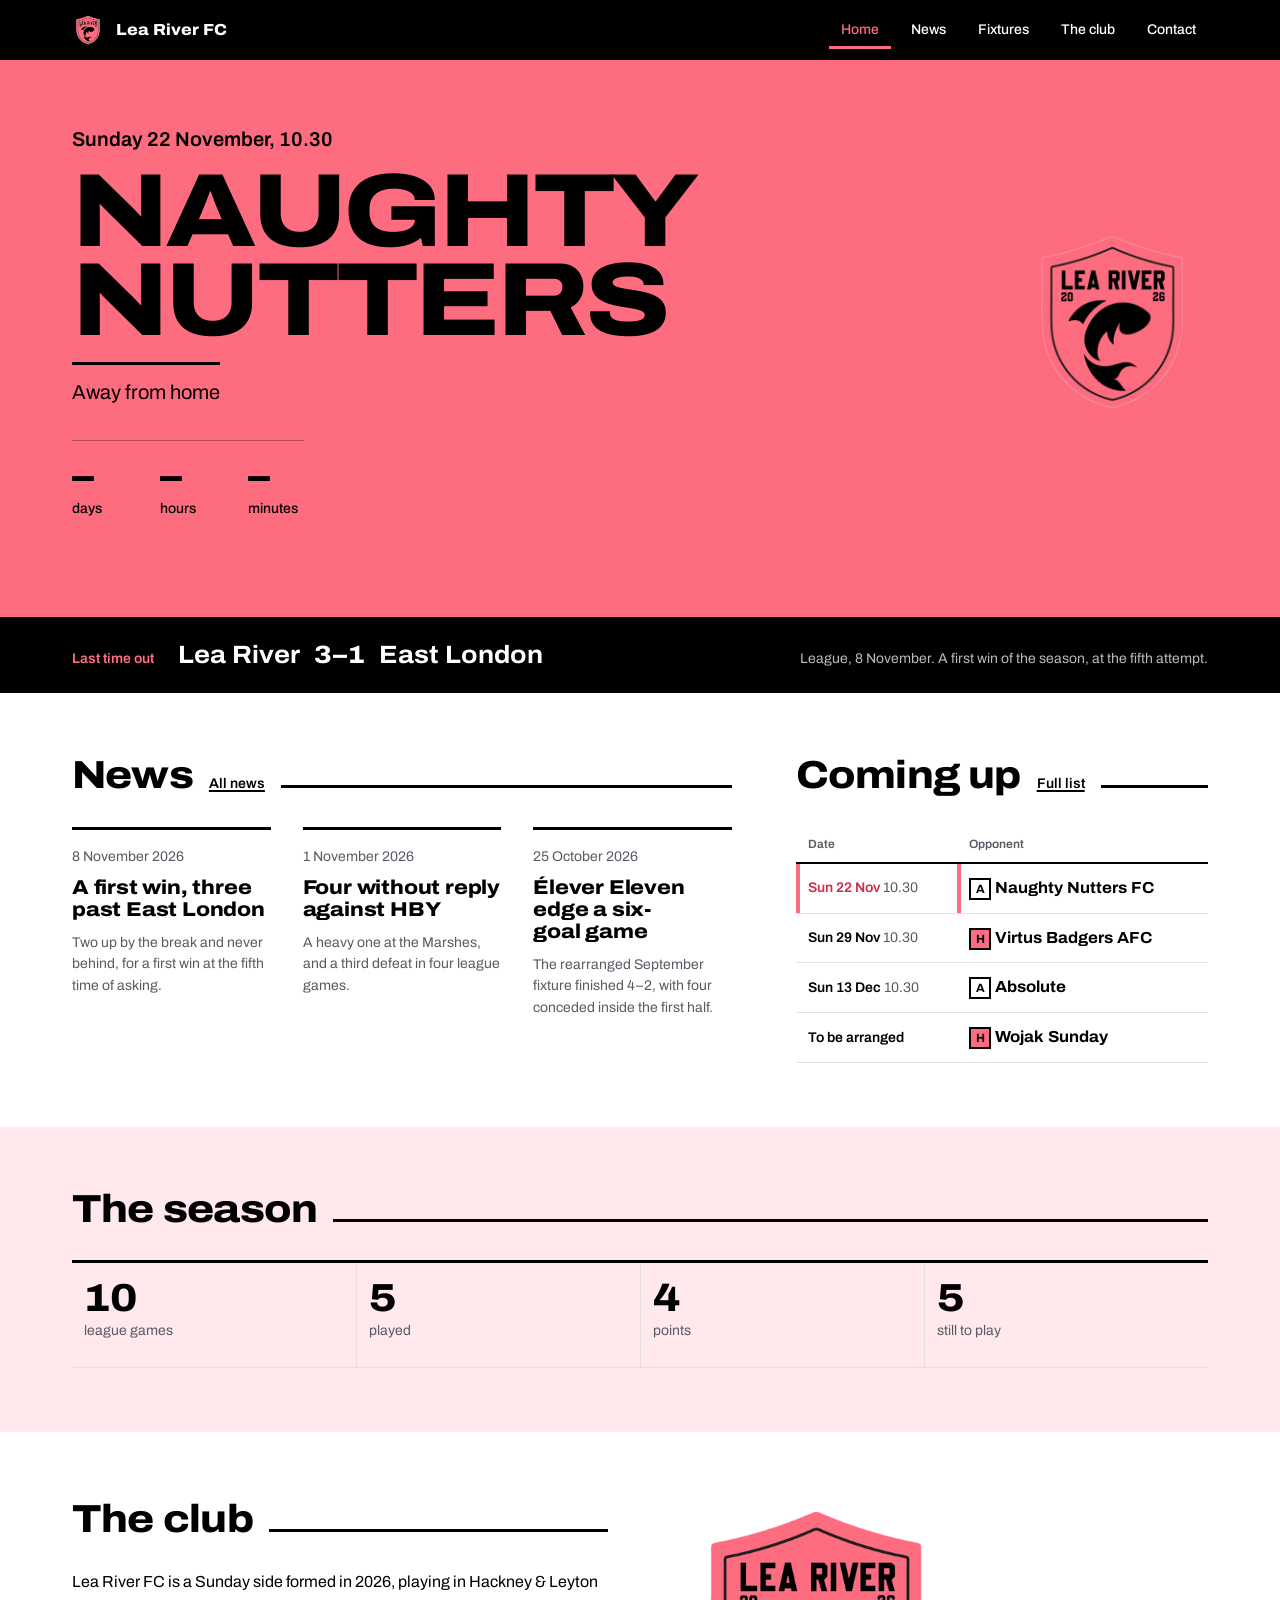
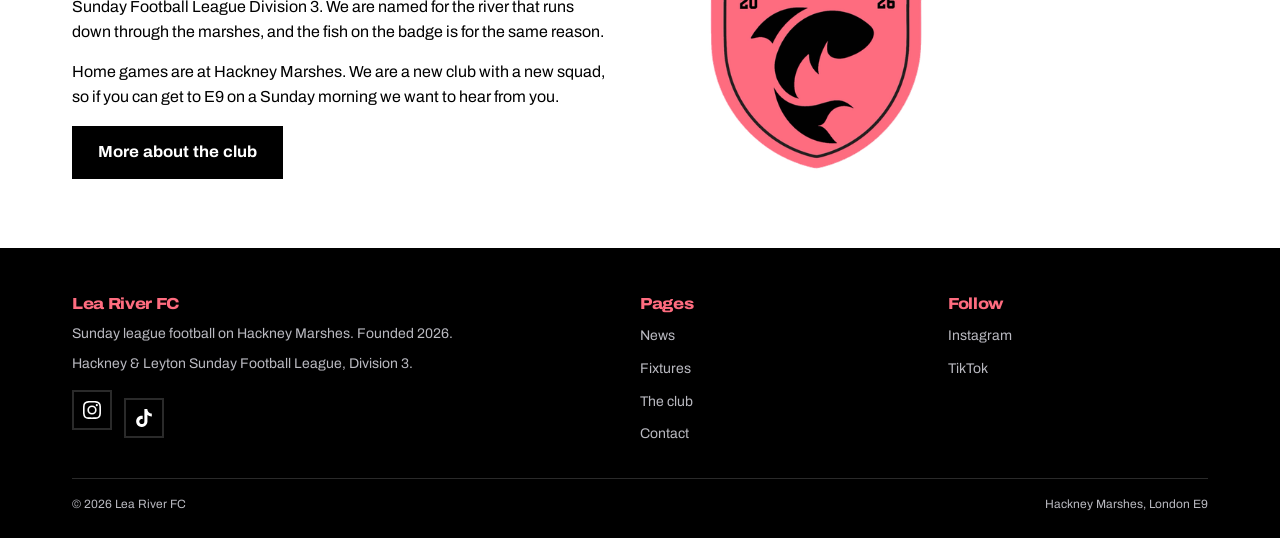
==== commit 5c753698: "feat(news): report the Élever Eleven, HBY and East London games Adds the two results the league tabl" ====
--- a/index.html
+++ b/index.html
@@ -78,7 +78,7 @@
       <div class="wrap band__inner">
         <p class="band__label">Last time out</p>
         <p class="band__line">Lea River <b>3–1</b> East London</p>
-        <p class="band__note">League, 8 November. A win at the Marshes, in a fixture moved from October.</p>
+        <p class="band__note">League, 8 November. A first win of the season, at the fifth attempt.</p>
       </div>
     </section>
 
@@ -91,20 +91,20 @@
 
             <article class="story">
               <time datetime="2026-11-08">8 November 2026</time>
-              <h3><a href="news.html">Three past East London at the Marshes</a></h3>
-              <p>A 3–1 win at home, in a fixture moved from its original away date in October.</p>
+              <h3><a href="news.html">A first win, three past East London</a></h3>
+              <p>Two up by the break and never behind, for a first win at the fifth time of asking.</p>
             </article>
 
             <article class="story">
-              <time datetime="2026-10-18">18 October 2026</time>
-              <h3><a href="news.html">Out of the Dickie Davies Cup</a></h3>
-              <p>Fish Island won 4–0 at the Marshes in the first round, ending the club’s first cup run.</p>
+              <time datetime="2026-11-01">1 November 2026</time>
+              <h3><a href="news.html">Four without reply against HBY</a></h3>
+              <p>A heavy one at the Marshes, and a third defeat in four league games.</p>
             </article>
 
             <article class="story">
-              <time datetime="2026-10-11">11 October 2026</time>
-              <h3><a href="news.html">A point at home to Bow Badgers</a></h3>
-              <p>Honours even at the Marshes, and a first league point of the season.</p>
+              <time datetime="2026-10-25">25 October 2026</time>
+              <h3><a href="news.html">Élever Eleven edge a six-goal game</a></h3>
+              <p>The rearranged September fixture finished 4–2, with four conceded inside the first half.</p>
             </article>
 
 
@@ -147,9 +147,9 @@
         <div class="head"><h2>The season</h2></div>
         <div class="figures">
           <div><b>10</b><span>league games</span></div>
-          <div><b>6</b><span>at the Marshes</span></div>
-          <div><b>10.30</b><span>league kick-off</span></div>
-          <div><b>2026</b><span>founded</span></div>
+          <div><b>5</b><span>played</span></div>
+          <div><b>4</b><span>points</span></div>
+          <div><b>5</b><span>still to play</span></div>
         </div>
       </div>
     </section>
--- a/css/style.css
+++ b/css/style.css
@@ -336,6 +336,11 @@
 .fx-time { color: var(--grey); font-variation-settings: "wdth" 100, "wght" 400; }
 
 .fx-opp { font-variation-settings: "wdth" 105, "wght" 700; font-size: var(--t-base); }
+
+/* Results carry a competition label that can be long ("Dickie Davies
+   Cup"). Stacking it under the date keeps the opponent column wide
+   enough that club names stay on one line. */
+.fixtures--results .fx-time { display: block; }
 
 .fx-venue { font-size: var(--t-sm); color: var(--grey); }
 
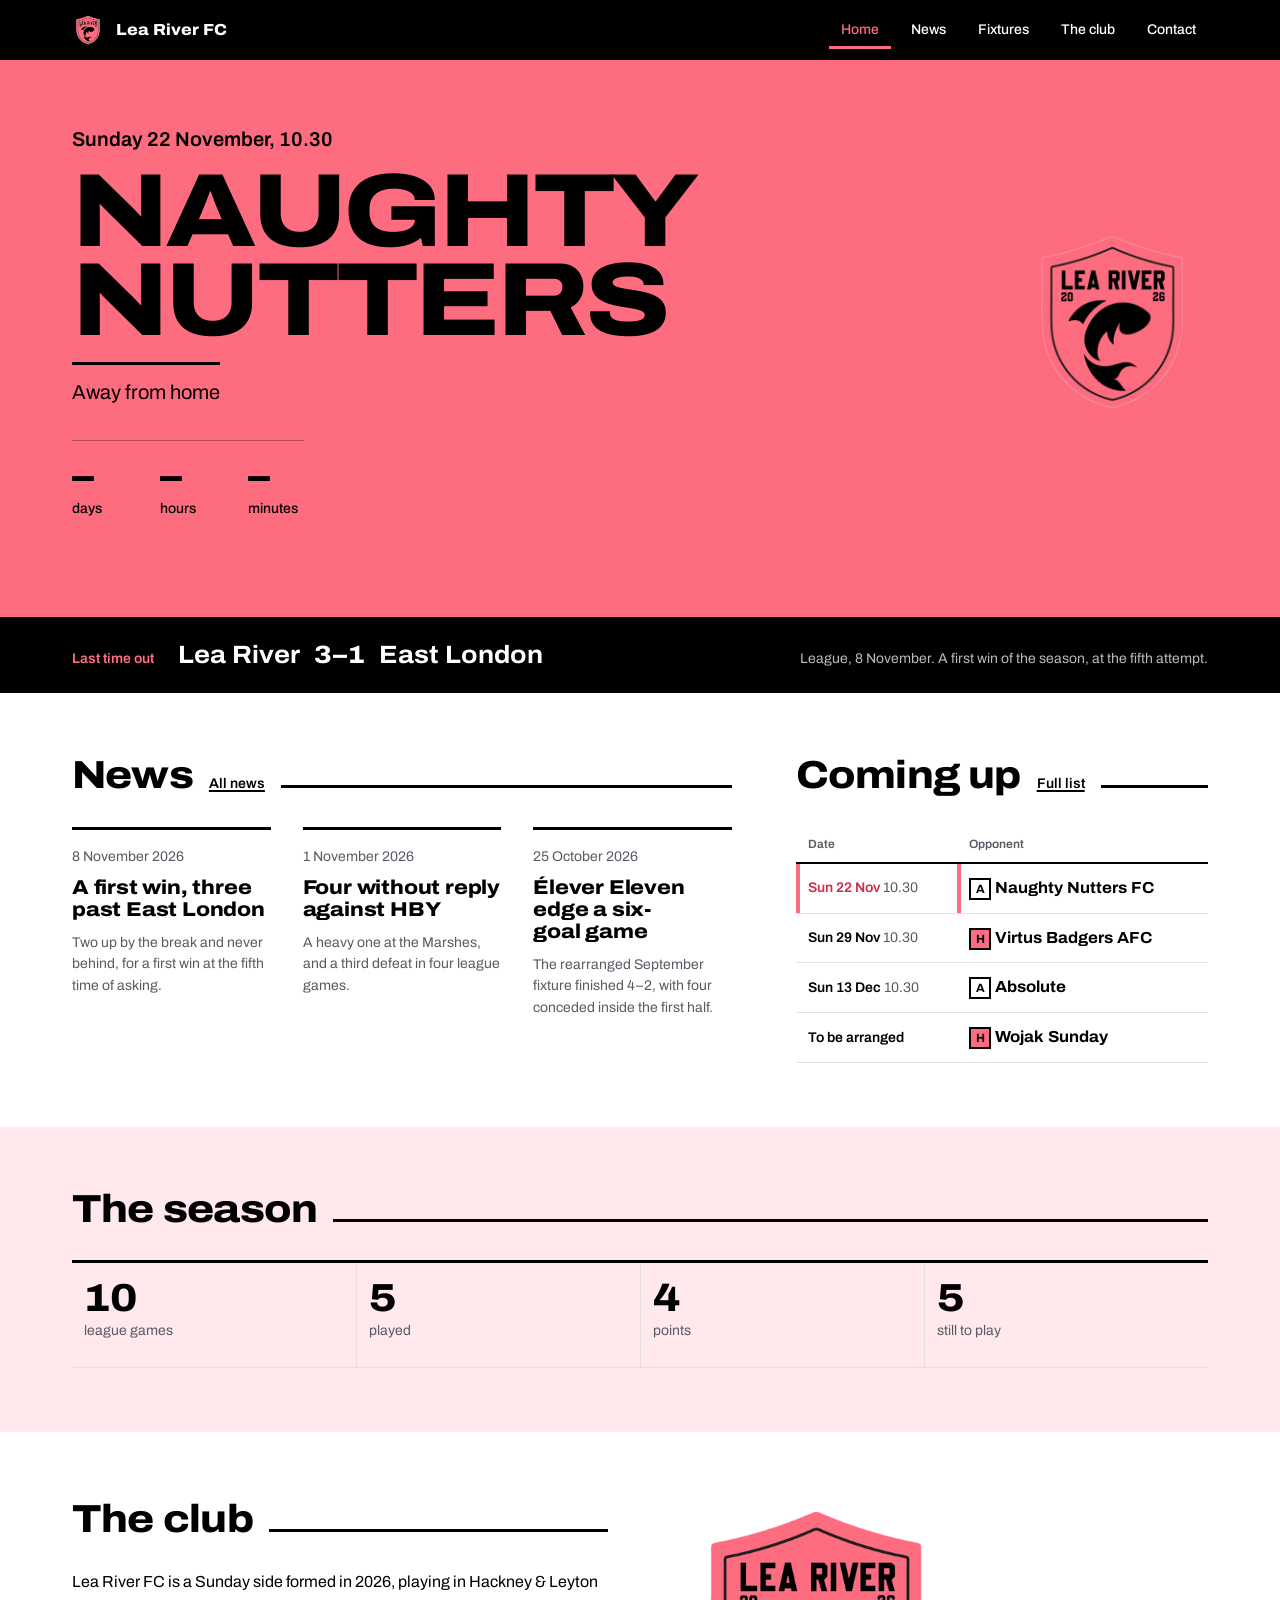
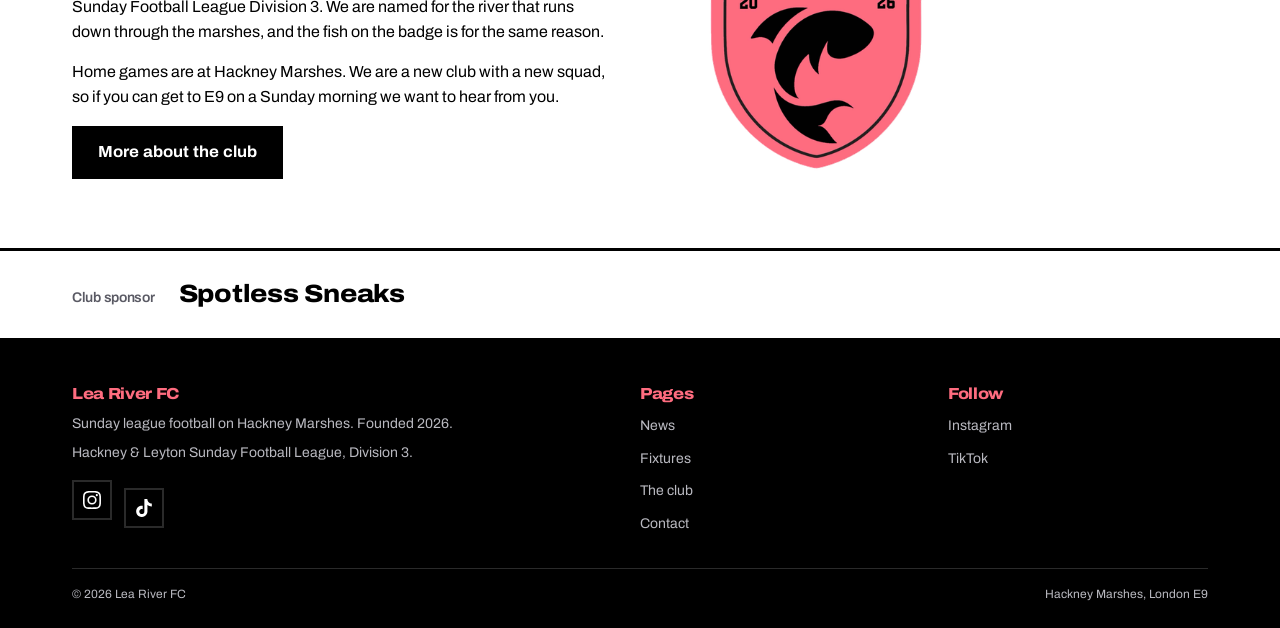
==== commit 30fce29f: "feat(sponsor): credit Spotless Sneaks above the footer Spotless Sneaks appears on every matchday and" ====
--- a/index.html
+++ b/index.html
@@ -170,6 +170,13 @@
 
   </main>
 
+  <section class="sponsor" aria-labelledby="sponsor-h">
+    <div class="wrap sponsor__inner">
+      <h2 class="sponsor__label" id="sponsor-h">Club sponsor</h2>
+      <p class="sponsor__name">Spotless Sneaks</p>
+    </div>
+  </section>
+
   <footer class="foot">
     <div class="wrap">
       <div class="foot__grid">
--- a/css/style.css
+++ b/css/style.css
@@ -552,6 +552,34 @@
 }
 .btn:hover { background: var(--pink); color: var(--black); }
 
+/* --- Sponsor ---------------------------------------------------------
+   Upgrade to the supplied logo when one arrives; the wordmark stands in
+   so the slot is real rather than promised. */
+
+.sponsor {
+  border-top: 3px solid var(--black);
+  padding-block: var(--s5);
+}
+.sponsor__inner {
+  display: flex;
+  flex-wrap: wrap;
+  align-items: baseline;
+  gap: var(--s2) var(--s5);
+}
+.sponsor__label {
+  font-size: var(--t-sm);
+  font-variation-settings: "wdth" 100, "wght" 600;
+  color: var(--grey);
+}
+.sponsor__name {
+  font-size: var(--t-lg);
+  font-variation-settings: "wdth" 112, "wght" 800;
+  letter-spacing: -0.01em;
+  color: var(--black);
+  text-decoration: none;
+}
+a.sponsor__name:hover { color: var(--pink-deep); }
+
 /* --- Footer ---------------------------------------------------------- */
 
 .foot { background: var(--black); color: #B9B9C0; padding-block: var(--s7) var(--s5); }
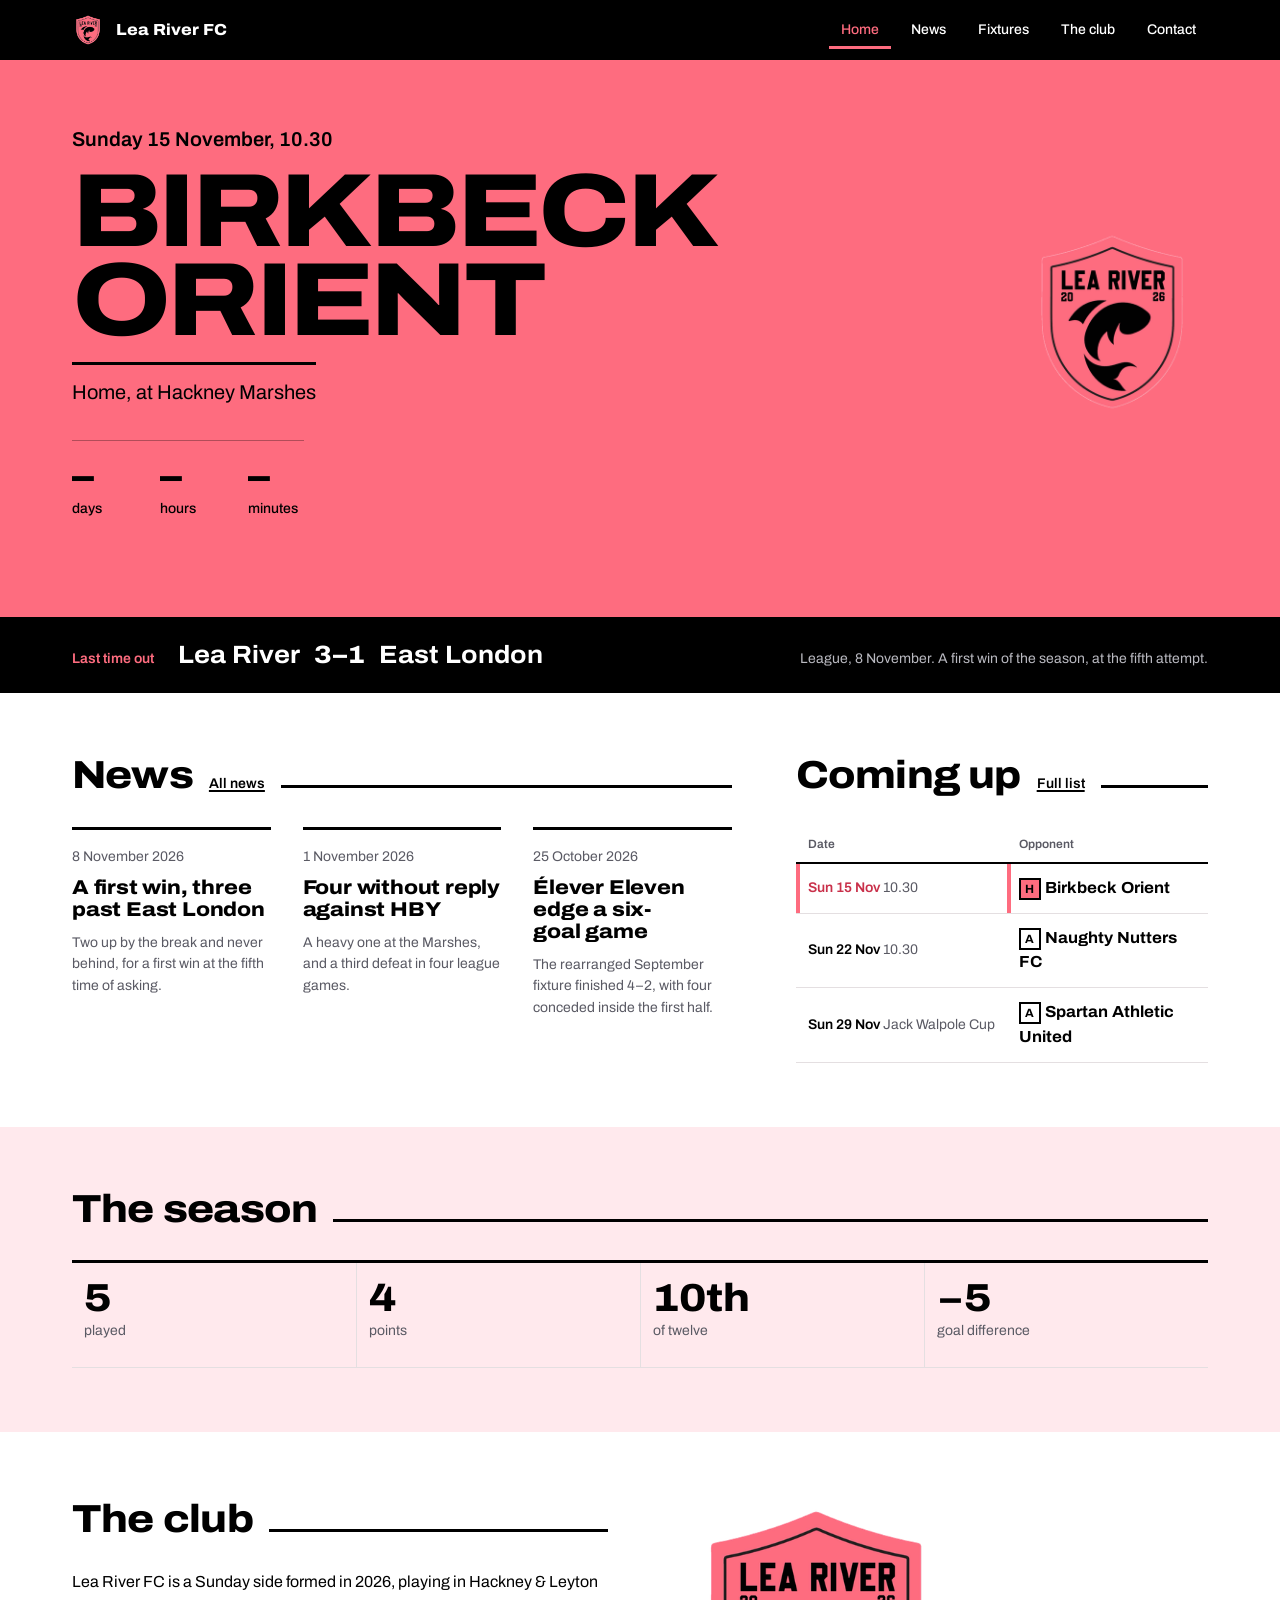
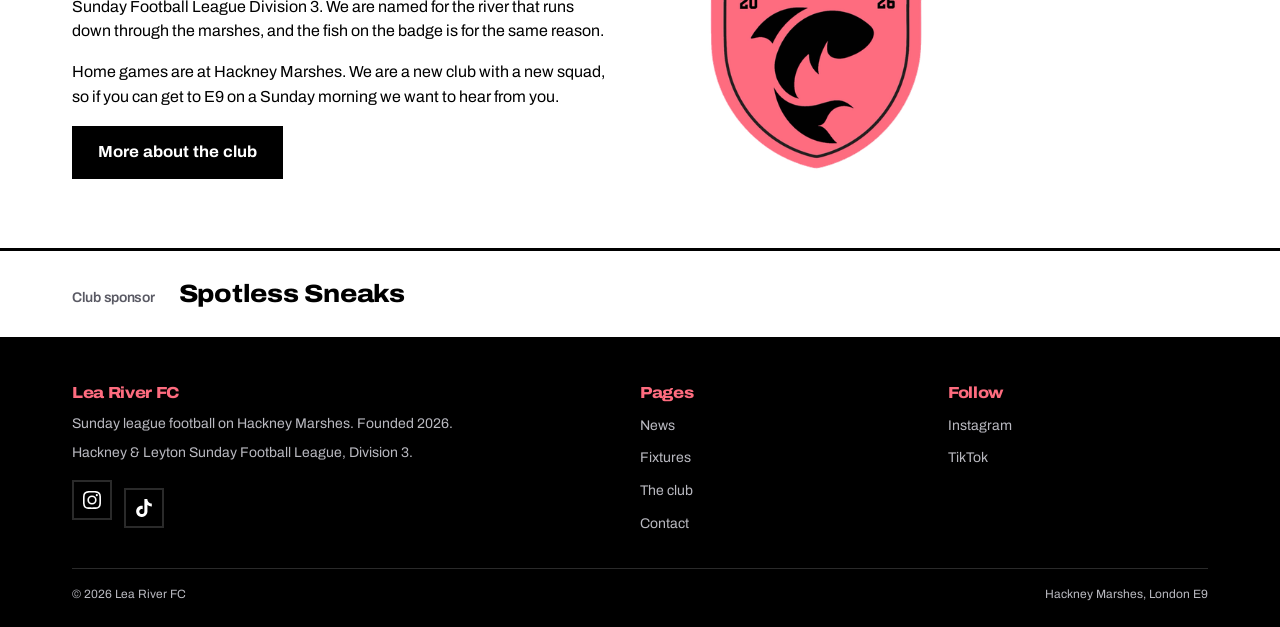
==== commit 0bd7d888: "fix(fixtures): rebuild the schedule from the league's Full-Time feed The club fixture list the site " ====
--- a/index.html
+++ b/index.html
@@ -59,9 +59,9 @@
           <!-- UPDATE AFTER EACH GAME: change the opponent, the datetime, and the
                home/away line. The countdown reads its target from the datetime
                below, so that is the only date to edit. -->
-          <p class="field__when"><time datetime="2026-11-22T10:30">Sunday 22 November, 10.30</time></p>
-          <p class="field__who">Naughty<br>Nutters</p>
-          <p class="field__where">Away from home</p>
+          <p class="field__when"><time datetime="2026-11-15T10:30">Sunday 15 November, 10.30</time></p>
+          <p class="field__who">Birkbeck<br>Orient</p>
+          <p class="field__where">Home, at Hackney Marshes</p>
 
           <div class="count" id="count" hidden>
             <div><b id="c-d">–</b><span>days</span></div>
@@ -120,20 +120,16 @@
             </thead>
             <tbody>
           <tr class="is-next">
+            <td class="fx-c-date fx-date"><time datetime="2026-11-15">Sun 15 Nov</time> <span class="fx-time">10.30</span></td>
+            <td class="fx-c-opp fx-opp"><span class="ha ha--h" aria-hidden="true">H</span> <span class="sr-only">Home to </span>Birkbeck Orient</td>
+          </tr>
+          <tr>
             <td class="fx-c-date fx-date"><time datetime="2026-11-22">Sun 22 Nov</time> <span class="fx-time">10.30</span></td>
             <td class="fx-c-opp fx-opp"><span class="ha ha--a" aria-hidden="true">A</span> <span class="sr-only">Away to </span>Naughty Nutters FC</td>
           </tr>
           <tr>
-            <td class="fx-c-date fx-date"><time datetime="2026-11-29">Sun 29 Nov</time> <span class="fx-time">10.30</span></td>
-            <td class="fx-c-opp fx-opp"><span class="ha ha--h" aria-hidden="true">H</span> <span class="sr-only">Home to </span>Virtus Badgers AFC</td>
-          </tr>
-          <tr>
-            <td class="fx-c-date fx-date"><time datetime="2026-12-13">Sun 13 Dec</time> <span class="fx-time">10.30</span></td>
-            <td class="fx-c-opp fx-opp"><span class="ha ha--a" aria-hidden="true">A</span> <span class="sr-only">Away to </span>Absolute</td>
-          </tr>
-          <tr>
-            <td class="fx-c-date fx-date">To be arranged</td>
-            <td class="fx-c-opp fx-opp"><span class="ha ha--h" aria-hidden="true">H</span> <span class="sr-only">Home to </span>Wojak Sunday</td>
+            <td class="fx-c-date fx-date"><time datetime="2026-11-29">Sun 29 Nov</time> <span class="fx-time">Jack Walpole Cup</span></td>
+            <td class="fx-c-opp fx-opp"><span class="ha ha--a" aria-hidden="true">A</span> <span class="sr-only">Away to </span>Spartan Athletic United</td>
           </tr>
             </tbody>
           </table>
@@ -146,10 +142,10 @@
       <div class="wrap">
         <div class="head"><h2>The season</h2></div>
         <div class="figures">
-          <div><b>10</b><span>league games</span></div>
           <div><b>5</b><span>played</span></div>
           <div><b>4</b><span>points</span></div>
-          <div><b>5</b><span>still to play</span></div>
+          <div><b>10th</b><span>of twelve</span></div>
+          <div><b>−5</b><span>goal difference</span></div>
         </div>
       </div>
     </section>
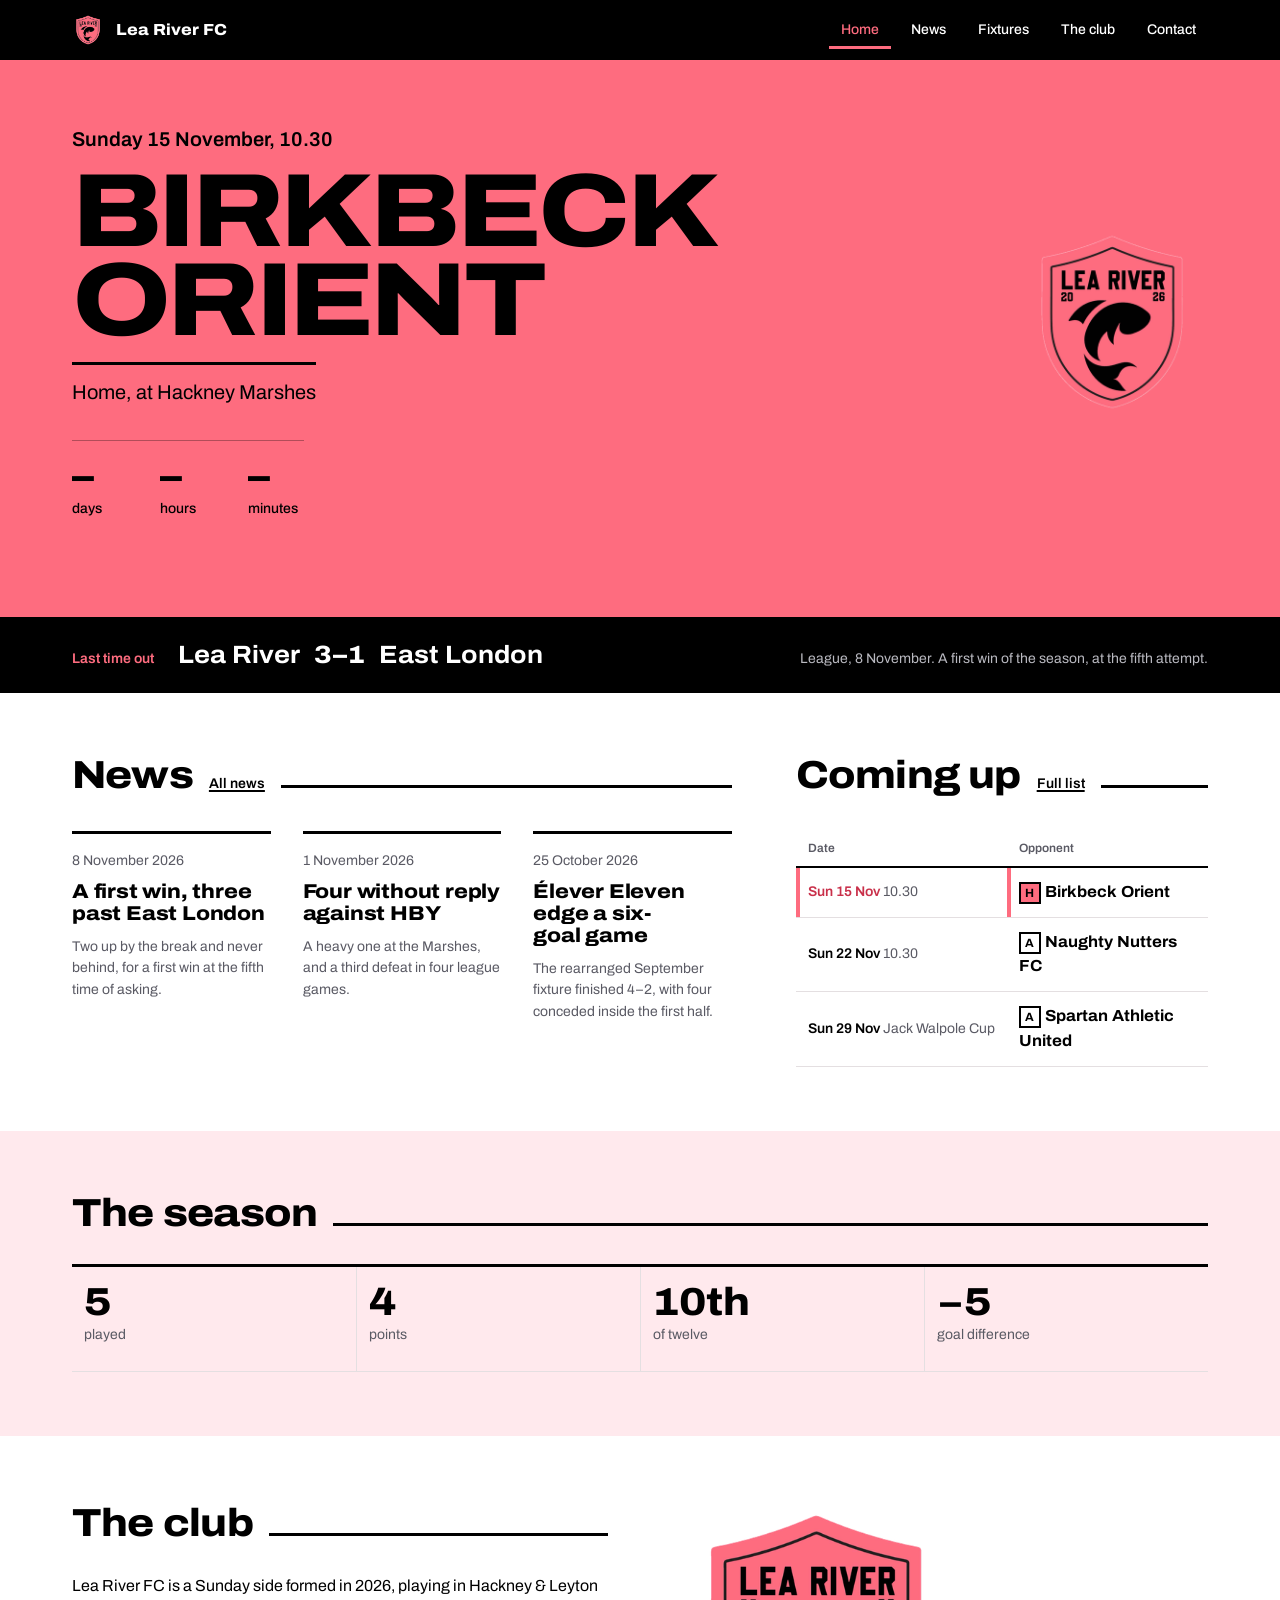
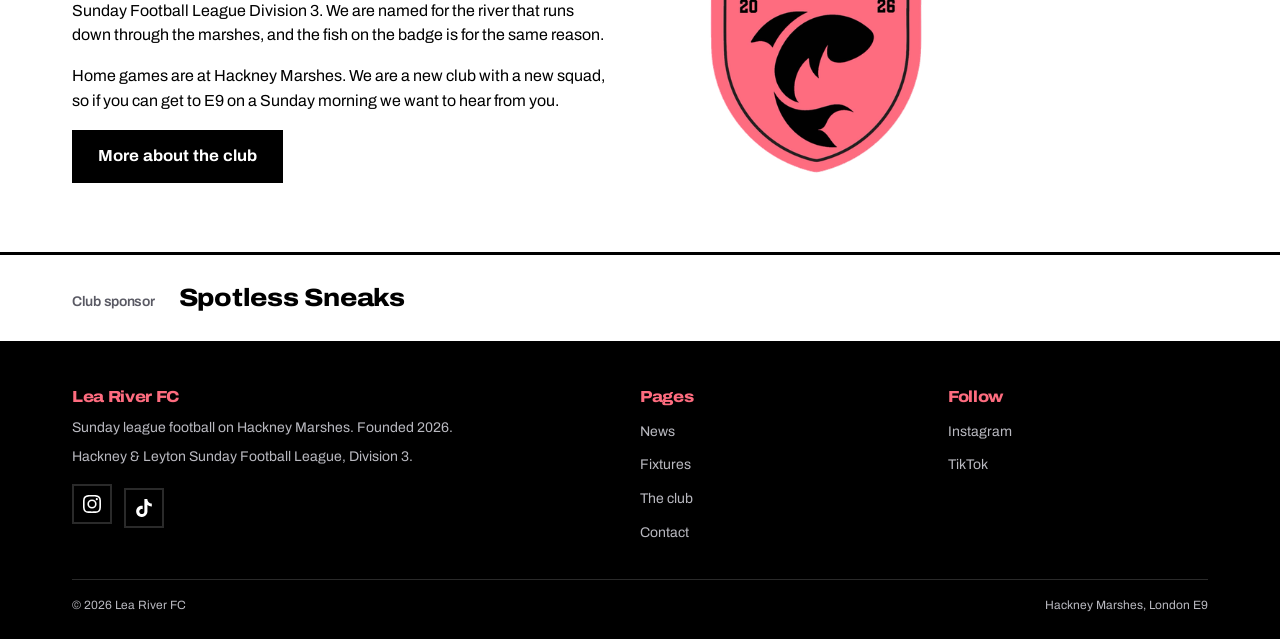
==== commit 95a41849: "fix(seo): publish a real sitemap and make share links resolve sitemap.xml had shipped with REPLACE-W" ====
--- a/index.html
+++ b/index.html
@@ -12,12 +12,18 @@
   <meta property="og:site_name" content="Lea River FC">
   <meta property="og:title" content="Lea River FC — Sunday league football on Hackney Marshes">
   <meta property="og:description" content="Fixtures, results and news from Lea River FC, playing in Hackney &amp; Leyton Sunday Football League Division 3.">
-  <meta property="og:image" content="images/og-image.png">
+  <meta property="og:image" content="https://leariverfc.co.uk/images/og-image.png">
+  <meta property="og:image:width" content="1200">
+  <meta property="og:image:height" content="630">
+  <meta property="og:url" content="https://leariverfc.co.uk/">
   <meta property="og:locale" content="en_GB">
   <meta name="twitter:card" content="summary_large_image">
 
+  <link rel="canonical" href="https://leariverfc.co.uk/">
+
   <link rel="icon" href="favicon.ico" sizes="any">
   <link rel="icon" type="image/png" sizes="32x32" href="images/favicon-32.png">
+  <link rel="icon" type="image/png" sizes="16x16" href="images/favicon-16.png">
   <link rel="apple-touch-icon" href="images/apple-touch-icon.png">
 
   <link rel="preconnect" href="https://fonts.googleapis.com">
--- a/css/style.css
+++ b/css/style.css
@@ -307,6 +307,9 @@
   color: var(--black);
   text-decoration-thickness: 2px;
   white-space: nowrap;
+  /* padding carries the hit area to the 24px WCAG 2.2 minimum without
+     changing how the link sits on the heading's baseline */
+  padding-block: var(--s1);
 }
 
 /* --- Fixture table --------------------------------------------------- */
@@ -470,8 +473,16 @@
 .story { border-top: 3px solid var(--black); padding-top: var(--s4); }
 
 .story time { display: block; font-size: var(--t-sm); color: var(--grey); margin-bottom: var(--s2); }
-.story h3 { margin-bottom: var(--s3); }
+.story h2,
+.story h3 {
+  font-size: var(--t-md);
+  line-height: 1.1;
+  letter-spacing: -0.01em;
+  margin-bottom: var(--s3);
+}
+.story h2 a,
 .story h3 a { color: var(--black); text-decoration: none; }
+.story h2 a:hover,
 .story h3 a:hover { color: var(--pink-deep); text-decoration: underline; }
 .story p { color: var(--grey); font-size: var(--t-sm); max-width: 42ch; }
 
@@ -590,8 +601,14 @@
 .foot h2 { font-size: var(--t-base); color: var(--pink); margin-bottom: var(--s3); }
 .foot p { font-size: var(--t-sm); margin-bottom: var(--s2); }
 .foot ul { list-style: none; }
-.foot li + li { margin-top: var(--s2); }
-.foot a { color: #B9B9C0; text-decoration: none; font-size: var(--t-sm); }
+.foot li + li { margin-top: var(--s1); }
+.foot a {
+  display: inline-block;
+  color: #B9B9C0;
+  text-decoration: none;
+  font-size: var(--t-sm);
+  padding-block: var(--s1);
+}
 .foot a:hover { color: var(--pink); }
 
 .social { display: flex; gap: var(--s3); margin-top: var(--s4); }
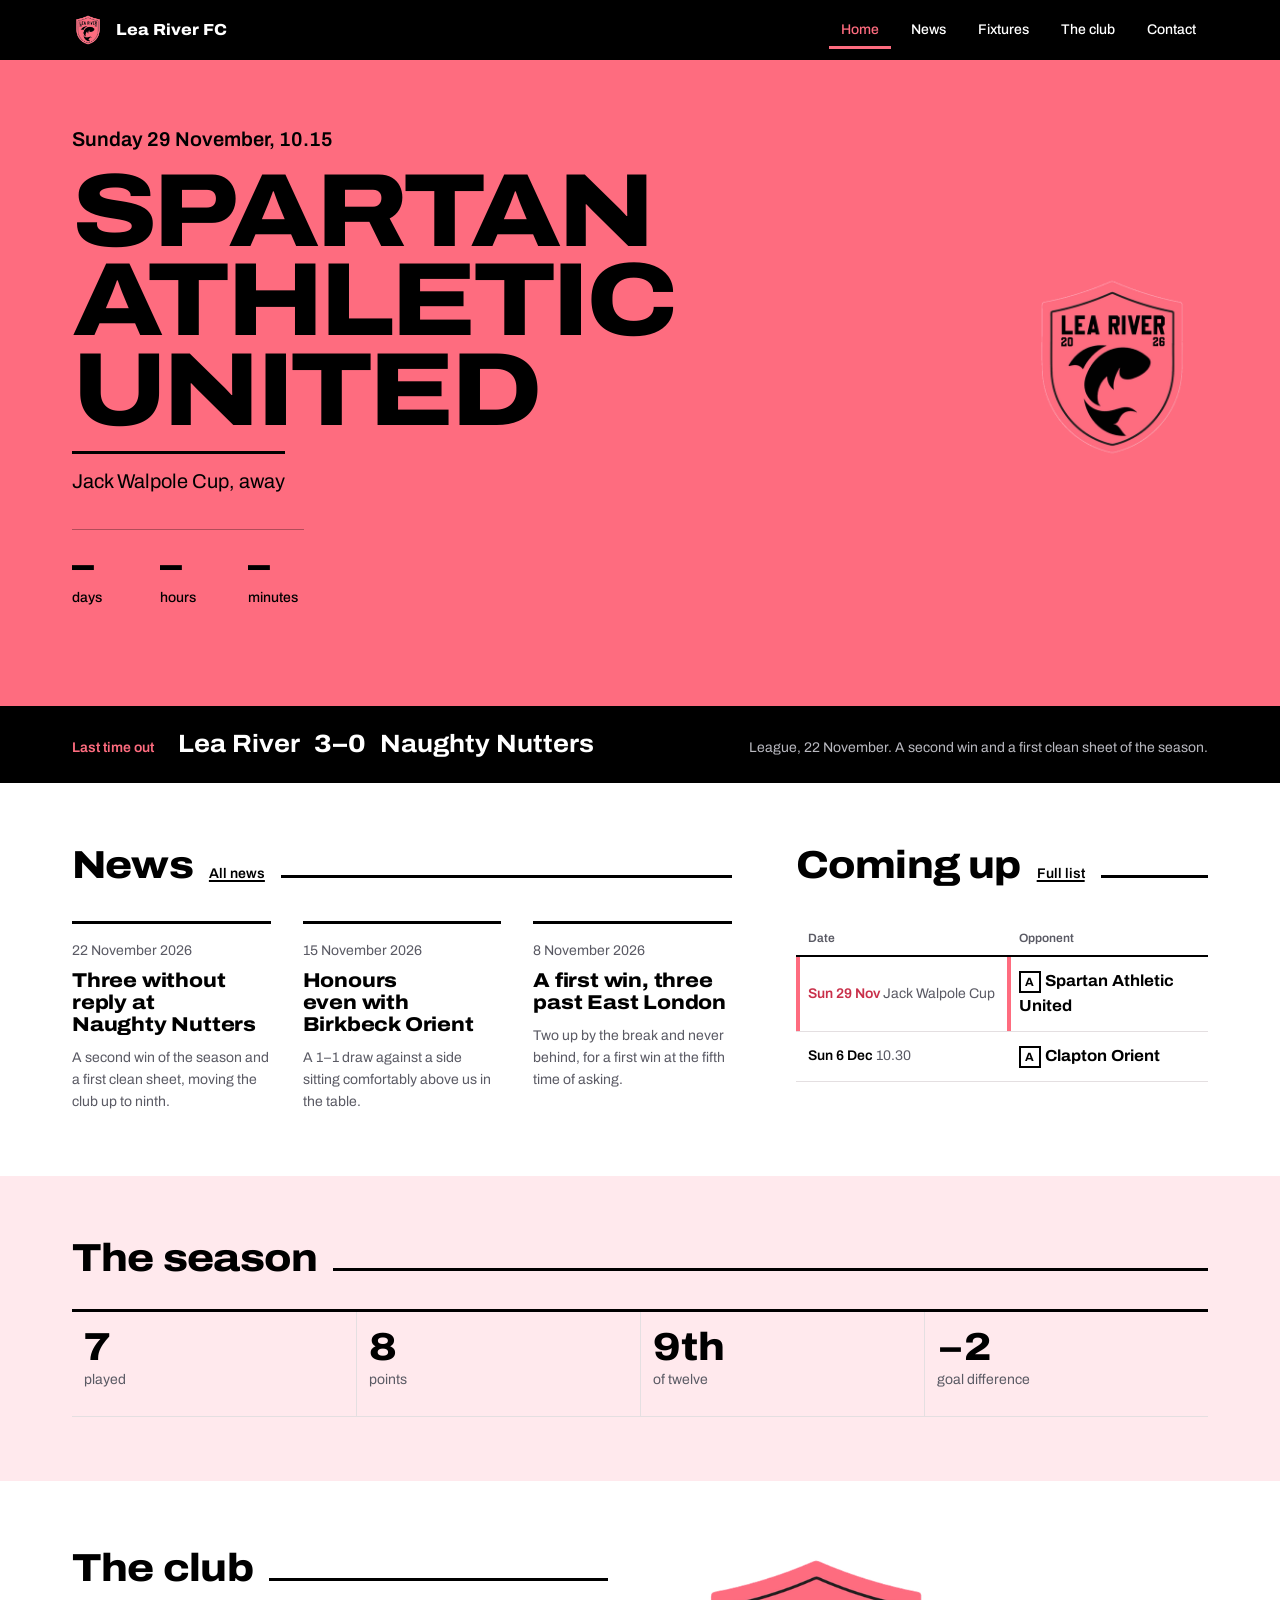
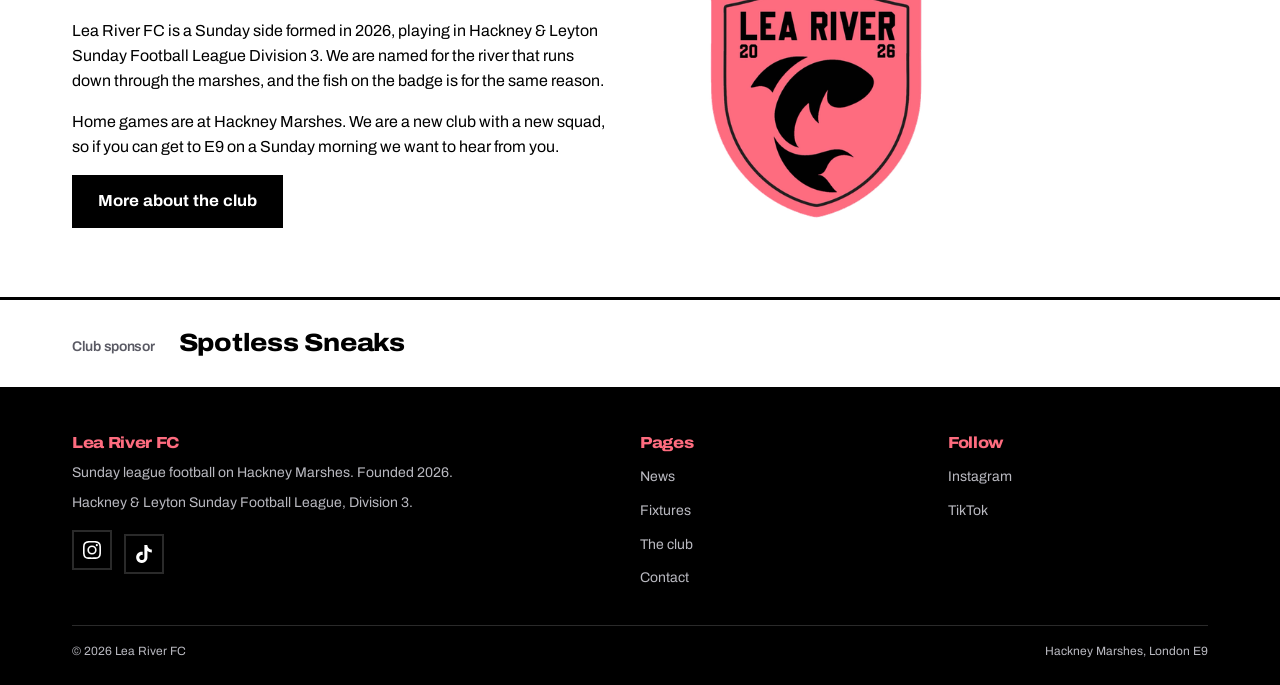
==== commit b0639c15: "fix(home): point the hero at the Jack Walpole Cup tie Next up is Spartan Athletic United away in the" ====
--- a/index.html
+++ b/index.html
@@ -40,7 +40,7 @@
         <img src="images/badge-nav.png" alt="" width="32" height="32">
         <span>Lea River FC</span>
       </a>
-      <button class="nav-btn" aria-controls="nav" aria-expanded="false" aria-label="Open menu">
+      <button type="button" class="nav-btn" aria-controls="nav" aria-expanded="false" aria-label="Open menu">
         <svg aria-hidden="true" viewBox="0 0 24 24" fill="none" stroke="currentColor" stroke-width="2.5" stroke-linecap="round"><path d="M3 6h18M3 12h18M3 18h18"/></svg>
       </button>
       <nav id="nav" class="nav" data-open="false" aria-label="Main">
@@ -65,9 +65,9 @@
           <!-- UPDATE AFTER EACH GAME: change the opponent, the datetime, and the
                home/away line. The countdown reads its target from the datetime
                below, so that is the only date to edit. -->
-          <p class="field__when"><time datetime="2026-11-15T10:30">Sunday 15 November, 10.30</time></p>
-          <p class="field__who">Birkbeck<br>Orient</p>
-          <p class="field__where">Home, at Hackney Marshes</p>
+          <p class="field__when"><time datetime="2026-11-29T10:15">Sunday 29 November, 10.15</time></p>
+          <p class="field__who">Spartan Athletic<br>United</p>
+          <p class="field__where">Jack Walpole Cup, away</p>
 
           <div class="count" id="count" hidden>
             <div><b id="c-d">–</b><span>days</span></div>
@@ -83,8 +83,8 @@
     <section class="band">
       <div class="wrap band__inner">
         <p class="band__label">Last time out</p>
-        <p class="band__line">Lea River <b>3–1</b> East London</p>
-        <p class="band__note">League, 8 November. A first win of the season, at the fifth attempt.</p>
+        <p class="band__line">Lea River <b>3–0</b> Naughty Nutters</p>
+        <p class="band__note">League, 22 November. A second win and a first clean sheet of the season.</p>
       </div>
     </section>
 
@@ -94,23 +94,23 @@
         <div>
           <div class="head"><h2>News</h2><a href="news.html">All news</a></div>
           <div class="stories">
+
+            <article class="story">
+              <time datetime="2026-11-22">22 November 2026</time>
+              <h3><a href="news.html">Three without reply at Naughty Nutters</a></h3>
+              <p>A second win of the season and a first clean sheet, moving the club up to ninth.</p>
+            </article>
+
+            <article class="story">
+              <time datetime="2026-11-15">15 November 2026</time>
+              <h3><a href="news.html">Honours even with Birkbeck Orient</a></h3>
+              <p>A 1–1 draw against a side sitting comfortably above us in the table.</p>
+            </article>
 
             <article class="story">
               <time datetime="2026-11-08">8 November 2026</time>
               <h3><a href="news.html">A first win, three past East London</a></h3>
               <p>Two up by the break and never behind, for a first win at the fifth time of asking.</p>
-            </article>
-
-            <article class="story">
-              <time datetime="2026-11-01">1 November 2026</time>
-              <h3><a href="news.html">Four without reply against HBY</a></h3>
-              <p>A heavy one at the Marshes, and a third defeat in four league games.</p>
-            </article>
-
-            <article class="story">
-              <time datetime="2026-10-25">25 October 2026</time>
-              <h3><a href="news.html">Élever Eleven edge a six-goal game</a></h3>
-              <p>The rearranged September fixture finished 4–2, with four conceded inside the first half.</p>
             </article>
 
 
@@ -126,16 +126,12 @@
             </thead>
             <tbody>
           <tr class="is-next">
-            <td class="fx-c-date fx-date"><time datetime="2026-11-15">Sun 15 Nov</time> <span class="fx-time">10.30</span></td>
-            <td class="fx-c-opp fx-opp"><span class="ha ha--h" aria-hidden="true">H</span> <span class="sr-only">Home to </span>Birkbeck Orient</td>
+            <td class="fx-c-date fx-date"><time datetime="2026-11-29">Sun 29 Nov</time> <span class="fx-time">Jack Walpole Cup</span></td>
+            <td class="fx-c-opp fx-opp"><span class="ha ha--a" aria-hidden="true">A</span> <span class="sr-only">Away to </span>Spartan Athletic United</td>
           </tr>
           <tr>
-            <td class="fx-c-date fx-date"><time datetime="2026-11-22">Sun 22 Nov</time> <span class="fx-time">10.30</span></td>
-            <td class="fx-c-opp fx-opp"><span class="ha ha--a" aria-hidden="true">A</span> <span class="sr-only">Away to </span>Naughty Nutters FC</td>
-          </tr>
-          <tr>
-            <td class="fx-c-date fx-date"><time datetime="2026-11-29">Sun 29 Nov</time> <span class="fx-time">Jack Walpole Cup</span></td>
-            <td class="fx-c-opp fx-opp"><span class="ha ha--a" aria-hidden="true">A</span> <span class="sr-only">Away to </span>Spartan Athletic United</td>
+            <td class="fx-c-date fx-date"><time datetime="2026-12-06">Sun 6 Dec</time> <span class="fx-time">10.30</span></td>
+            <td class="fx-c-opp fx-opp"><span class="ha ha--a" aria-hidden="true">A</span> <span class="sr-only">Away to </span>Clapton Orient</td>
           </tr>
             </tbody>
           </table>
@@ -148,10 +144,10 @@
       <div class="wrap">
         <div class="head"><h2>The season</h2></div>
         <div class="figures">
-          <div><b>5</b><span>played</span></div>
-          <div><b>4</b><span>points</span></div>
-          <div><b>10th</b><span>of twelve</span></div>
-          <div><b>−5</b><span>goal difference</span></div>
+          <div><b>7</b><span>played</span></div>
+          <div><b>8</b><span>points</span></div>
+          <div><b>9th</b><span>of twelve</span></div>
+          <div><b>−2</b><span>goal difference</span></div>
         </div>
       </div>
     </section>
--- a/css/style.css
+++ b/css/style.css
@@ -300,6 +300,7 @@
 
 /* Heading with a rule running to the edge of the column */
 .head { display: flex; align-items: baseline; gap: var(--s4); margin-bottom: var(--s6); }
+.head--spaced { margin-top: var(--s8); }
 .head::after { content: ""; flex: 1; height: 3px; background: var(--black); }
 .head a {
   font-size: var(--t-sm);
@@ -505,6 +506,7 @@
 /* --- Facts list ------------------------------------------------------ */
 
 .facts { list-style: none; border-top: 3px solid var(--black); }
+.facts--spaced { margin-top: var(--s7); }
 .facts li {
   padding: var(--s4) 0;
   border-bottom: 1px solid var(--rule);
